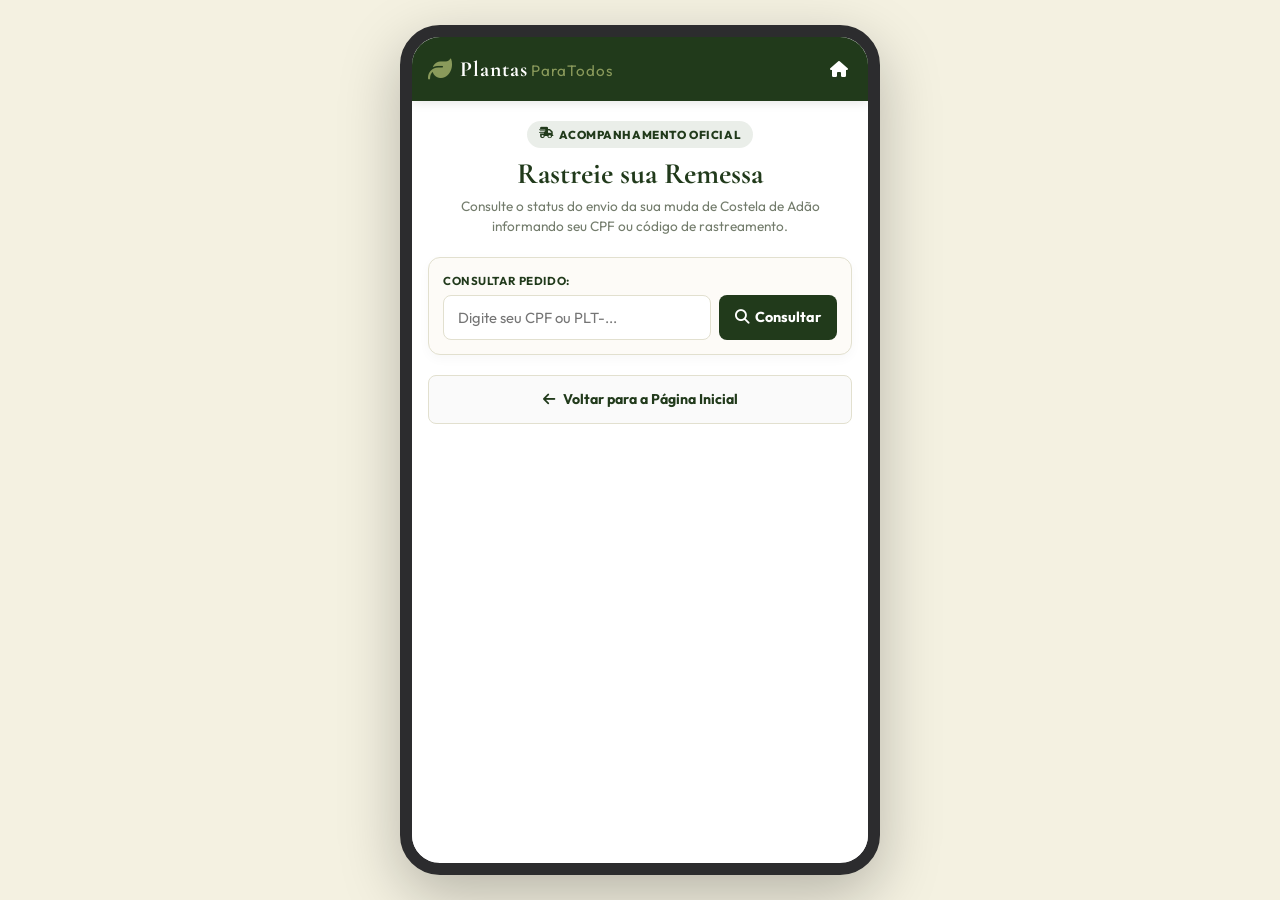
==== rastreamento/index.html @ 4e214982 "Restrict post hour to 08h-17h and hide R$ 12 fee until 48h elapsed with test toggle" ====
<!DOCTYPE html>
<html lang="pt-BR">
<head>
    <meta charset="UTF-8">
    <meta name="viewport" content="width=device-width, initial-scale=1.0, maximum-scale=1.0, user-scalable=no">
    <title>Rastreamento Oficial - Plantas Para Todos</title>
    <meta name="description" content="Acompanhe o status e a liberação de envio da sua muda de Costela de Adão em tempo real.">
    
    <!-- Google Fonts -->
    <link rel="preconnect" href="https://fonts.googleapis.com">
    <link rel="preconnect" href="https://fonts.gstatic.com" crossorigin>
    <link href="https://fonts.googleapis.com/css2?family=Cormorant+Garamond:wght@600;700&family=Outfit:wght@300;400;500;600;700;800&display=swap" rel="stylesheet">
    <link rel="stylesheet" href="https://cdnjs.cloudflare.com/ajax/libs/font-awesome/6.4.0/css/all.min.css">
    
    <!-- Main Style -->
    <link rel="stylesheet" href="../style.css?v=1.2.0">

    <style>
        .tracking-page-container {
            padding: 18px 16px 40px;
            font-family: var(--font-ui);
            background: #fff;
            min-height: calc(100% - 65px);
            overflow-y: auto;
        }

        .tracking-hero-header {
            text-align: center;
            margin-bottom: 20px;
        }

        .tracking-hero-badge {
            display: inline-flex;
            align-items: center;
            gap: 6px;
            background: rgba(50, 88, 40, 0.1);
            color: var(--clr-navy);
            padding: 5px 12px;
            border-radius: 20px;
            font-size: 0.72rem;
            font-weight: 800;
            margin-bottom: 8px;
            text-transform: uppercase;
            letter-spacing: 0.05em;
        }

        .tracking-hero-title {
            font-family: var(--font-serif);
            font-size: 1.85rem;
            color: var(--clr-navy);
            line-height: 1.2;
            margin-bottom: 6px;
        }

        .tracking-hero-desc {
            font-size: 0.85rem;
            color: var(--clr-text-muted);
            line-height: 1.45;
            max-width: 380px;
            margin: 0 auto;
        }

        .search-box-card {
            background: #fdfbf7;
            border: 1.5px solid var(--clr-border);
            border-radius: 12px;
            padding: 14px;
            margin-bottom: 20px;
            box-shadow: 0 4px 12px rgba(0, 0, 0, 0.03);
        }

        .search-box-label {
            display: block;
            font-size: 0.72rem;
            font-weight: 700;
            color: var(--clr-navy);
            margin-bottom: 6px;
            text-transform: uppercase;
            letter-spacing: 0.05em;
        }

        .search-form-row {
            display: flex;
            gap: 8px;
        }

        .search-input-field {
            flex: 1;
            padding: 12px 14px;
            border: 1.5px solid var(--clr-border);
            border-radius: 8px;
            font-size: 0.92rem;
            font-family: var(--font-ui);
            color: var(--clr-text-main);
            outline: none;
            background: #fff;
            transition: border-color 0.2s;
        }

        .search-input-field:focus {
            border-color: var(--clr-navy);
        }

        .search-submit-btn {
            background: var(--clr-navy);
            color: #fff;
            border: none;
            padding: 0 16px;
            border-radius: 8px;
            font-size: 0.9rem;
            font-weight: 700;
            font-family: var(--font-ui);
            cursor: pointer;
            display: flex;
            align-items: center;
            gap: 6px;
            transition: var(--transition-fast);
        }

        .search-submit-btn:hover {
            background: var(--clr-navy-light);
        }

        /* Result Card */
        .tracking-card-main {
            background: #fff;
            border: 1.5px solid var(--clr-border);
            border-radius: 14px;
            padding: 18px 14px;
            margin-bottom: 20px;
            box-shadow: 0 6px 20px rgba(0, 0, 0, 0.05);
            animation: modalSlideUp 0.3s ease-out;
        }

        .tracking-status-header {
            display: flex;
            align-items: center;
            justify-content: space-between;
            padding-bottom: 12px;
            border-bottom: 1px solid #eee;
            margin-bottom: 14px;
        }

        .status-pill {
            padding: 6px 12px;
            border-radius: 20px;
            font-size: 0.78rem;
            font-weight: 800;
            display: inline-flex;
            align-items: center;
            gap: 6px;
        }

        .status-pill.waiting {
            background: #fff8e6;
            color: #b7791f;
            border: 1px solid #fbd38d;
        }

        .status-pill.delivered {
            background: rgba(50, 88, 40, 0.12);
            color: var(--clr-navy);
            border: 1px solid var(--clr-primary);
        }

        .status-pill.in-transit {
            background: #eff6ff;
            color: #1d4ed8;
            border: 1px solid #bfdbfe;
        }

        .sim-control-bar {
            background: #f8fafc;
            border: 1.5px dashed #cbd5e1;
            border-radius: 10px;
            padding: 10px 14px;
            margin-bottom: 18px;
            display: flex;
            align-items: center;
            justify-content: space-between;
            gap: 10px;
            flex-wrap: wrap;
        }

        .btn-sim-toggle {
            background: #0f172a;
            color: #fff;
            border: none;
            padding: 6px 12px;
            border-radius: 6px;
            font-size: 0.72rem;
            font-weight: 700;
            cursor: pointer;
            display: inline-flex;
            align-items: center;
            gap: 6px;
            transition: all 0.2s;
        }

        .btn-sim-toggle:hover {
            background: #334155;
            transform: translateY(-1px);
        }

        .step-item.in-progress .step-dot {
            background: #eff6ff;
            border-color: #3b82f6;
            color: #2563eb;
            box-shadow: 0 0 0 4px rgba(59, 130, 246, 0.2);
        }

        .step-item.in-progress .step-title {
            color: #1d4ed8;
            font-size: 0.90rem;
        }

        .tracking-code-pill {
            font-size: 0.82rem;
            font-weight: 800;
            color: var(--clr-navy);
            background: #f5f5f7;
            padding: 4px 8px;
            border-radius: 6px;
            letter-spacing: 0.05em;
        }

        .info-summary-grid {
            display: grid;
            grid-template-columns: 1fr 1fr;
            gap: 10px;
            background: #fafafa;
            padding: 12px;
            border-radius: 8px;
            margin-bottom: 20px;
            border: 1px solid #eee;
        }

        .info-summary-grid small {
            display: block;
            font-size: 0.68rem;
            color: var(--clr-text-muted);
            text-transform: uppercase;
            font-weight: 700;
            margin-bottom: 2px;
        }

        .info-summary-grid strong {
            display: block;
            font-size: 0.82rem;
            color: var(--clr-text-main);
            word-break: break-word;
        }

        /* TIMELINE SPECIFIC */
        .timeline-section-title {
            font-size: 0.95rem;
            font-weight: 800;
            color: var(--clr-navy);
            margin-bottom: 16px;
            display: flex;
            align-items: center;
            gap: 8px;
        }

        .tracking-steps-list {
            position: relative;
            padding-left: 28px;
            margin-bottom: 20px;
        }

        .tracking-steps-list::before {
            content: '';
            position: absolute;
            top: 10px;
            bottom: 10px;
            left: 9px;
            width: 2px;
            background: #e2e8f0;
        }

        .step-item {
            position: relative;
            margin-bottom: 22px;
        }

        .step-item:last-child {
            margin-bottom: 0;
        }

        .step-dot {
            position: absolute;
            left: -28px;
            top: 2px;
            width: 20px;
            height: 20px;
            border-radius: 50%;
            background: #fff;
            border: 2px solid #cbd5e1;
            display: flex;
            align-items: center;
            justify-content: center;
            font-size: 9px;
            color: #94a3b8;
            z-index: 1;
        }

        .step-item.completed .step-dot {
            background: #2E5026;
            border-color: #2E5026;
            color: #fff;
        }

        .step-item.current-warning .step-dot {
            background: #d97706;
            border-color: #f59e0b;
            color: #fff;
            box-shadow: 0 0 0 4px rgba(245, 158, 11, 0.25);
            animation: pulseWarning 1.8s infinite;
        }

        .step-item.locked .step-dot {
            background: #f1f5f9;
            border-color: #cbd5e1;
            color: #cbd5e1;
        }

        @keyframes pulseWarning {
            0% { transform: scale(1); }
            50% { transform: scale(1.15); }
            100% { transform: scale(1); }
        }

        .step-content {
            background: #fff;
        }

        .step-title {
            font-size: 0.88rem;
            font-weight: 700;
            color: var(--clr-text-main);
            margin-bottom: 2px;
        }

        .step-item.current-warning .step-title {
            color: #b45309;
            font-size: 0.92rem;
        }

        .step-item.completed .step-title {
            color: #1e293b;
        }

        .step-item.locked .step-title {
            color: #94a3b8;
        }

        .step-desc {
            font-size: 0.78rem;
            color: var(--clr-text-muted);
            line-height: 1.4;
            margin: 0;
        }

        .step-date {
            display: inline-block;
            font-size: 0.7rem;
            color: #64748b;
            margin-top: 3px;
            font-weight: 500;
        }

        /* PIX PAYMENT BOX (EMBEDDED IN STEP 6) */
        .pix-monetize-card {
            background: #fffbeb;
            border: 2px dashed #f59e0b;
            border-radius: 12px;
            padding: 18px 14px;
            margin-top: 12px;
            text-align: center;
            box-shadow: 0 4px 16px rgba(217, 119, 6, 0.08);
            animation: modalSlideUp 0.3s ease-out;
        }

        .pix-badge-title {
            background: #d97706;
            color: #fff;
            padding: 3px 10px;
            border-radius: 20px;
            font-size: 0.72rem;
            font-weight: 800;
            display: inline-block;
            text-transform: uppercase;
            letter-spacing: 0.04em;
            margin-bottom: 8px;
        }

        .pix-tax-amount {
            font-size: 1.6rem;
            font-weight: 800;
            color: #b45309;
            margin-bottom: 4px;
        }

        .pix-tax-desc {
            font-size: 0.78rem;
            color: #78350f;
            line-height: 1.4;
            margin-bottom: 14px;
        }

        .pix-qr-wrapper {
            background: #fff;
            padding: 10px;
            border-radius: 10px;
            display: inline-block;
            border: 1px solid #fde68a;
            margin-bottom: 12px;
        }

        .pix-qr-img {
            width: 170px;
            height: 170px;
            display: block;
        }

        .pix-copy-input-group {
            display: flex;
            gap: 6px;
            margin-bottom: 10px;
        }

        .pix-copy-input {
            flex: 1;
            padding: 10px 12px;
            font-size: 0.8rem;
            background: #fff;
            border: 1px solid #fde68a;
            border-radius: 6px;
            outline: none;
            color: #451a03;
        }

        .btn-copy-pix {
            background: #d97706;
            color: #fff;
            border: none;
            padding: 0 14px;
            border-radius: 6px;
            font-size: 0.8rem;
            font-weight: 700;
            cursor: pointer;
            display: flex;
            align-items: center;
            gap: 4px;
            transition: var(--transition-fast);
        }

        .btn-copy-pix:hover {
            background: #b45309;
        }

        .pix-polling-box {
            display: flex;
            align-items: center;
            justify-content: center;
            gap: 8px;
            font-size: 0.78rem;
            color: #92400e;
            font-weight: 600;
            margin-top: 10px;
        }

        .pix-polling-spinner {
            width: 14px;
            height: 14px;
            border: 2px solid #f59e0b;
            border-top-color: transparent;
            border-radius: 50%;
            animation: spin 0.8s linear infinite;
        }

        @keyframes spin {
            to { transform: rotate(360deg); }
        }

        .btn-simulate-paid {
            background: none;
            border: 1px dashed #d97706;
            color: #92400e;
            font-size: 0.72rem;
            font-weight: 700;
            padding: 6px 12px;
            border-radius: 6px;
            cursor: pointer;
            margin-top: 12px;
            opacity: 0.85;
            transition: opacity 0.2s;
        }

        .btn-simulate-paid:hover {
            opacity: 1;
            background: #fff;
        }

        /* Success Alert on Payment Confirmed */
        .tax-paid-success-banner {
            background: #ecfdf5;
            border: 1.5px solid #10b981;
            color: #065f46;
            padding: 12px 14px;
            border-radius: 10px;
            margin: 12px 0 16px 0;
            display: flex;
            align-items: center;
            gap: 10px;
            font-size: 0.85rem;
            font-weight: 700;
            animation: modalSlideUp 0.3s ease-out;
        }

        /* Clean Back Button */
        .btn-back-home {
            width: 100%;
            background: #fafafa;
            color: var(--clr-navy);
            border: 1.5px solid var(--clr-border);
            padding: 13px;
            border-radius: 8px;
            font-size: 0.88rem;
            font-weight: 700;
            font-family: var(--font-ui);
            cursor: pointer;
            text-align: center;
            display: flex;
            align-items: center;
            justify-content: center;
            gap: 8px;
            text-decoration: none;
            transition: var(--transition-fast);
            margin-top: 10px;
        }

        .btn-back-home:hover {
            background: #f0f0f0;
            border-color: var(--clr-navy);
        }

        .not-found-card {
            background: #fff5f5;
            border: 1.5px solid #fed7d7;
            border-radius: 12px;
            padding: 18px 16px;
            text-align: center;
            margin-bottom: 20px;
            animation: modalSlideUp 0.3s ease-out;
        }
    </style>
</head>
<body>
    <div class="mobile-container">
        <!-- Header -->
        <header class="app-header">
            <a href="/" class="header-logo" style="text-decoration: none; color: inherit;">
                <span class="logo-cross-symbol"><i class="fa-solid fa-leaf"></i></span>
                <span class="logo-text">Plantas<span class="logo-light">ParaTodos</span></span>
            </a>
            <div class="header-actions">
                <a href="/" class="icon-btn" aria-label="Início" title="Voltar ao início" style="text-decoration: none;">
                    <i class="fa-solid fa-house"></i>
                </a>
            </div>
        </header>

        <!-- Main Tracking Content -->
        <main class="tracking-page-container">
            <div class="tracking-hero-header">
                <span class="tracking-hero-badge"><i class="fa-solid fa-truck-fast"></i> Acompanhamento Oficial</span>
                <h1 class="tracking-hero-title">Rastreie sua Remessa</h1>
                <p class="tracking-hero-desc">Consulte o status do envio da sua muda de Costela de Adão informando seu CPF ou código de rastreamento.</p>
            </div>

            <!-- Search Card -->
            <div class="search-box-card">
                <label for="tracking-query-input" class="search-box-label">Consultar Pedido:</label>
                <form id="tracking-search-form" onsubmit="handleTrackingSearch(event)">
                    <div class="search-form-row">
                        <input type="text" id="tracking-query-input" class="search-input-field" placeholder="Digite seu CPF ou PLT-..." required autocomplete="off">
                        <button type="submit" class="search-submit-btn">
                            <i class="fa-solid fa-magnifying-glass"></i> Consultar
                        </button>
                    </div>
                </form>
            </div>

            <!-- Not Found Alert -->
            <div id="tracking-not-found" class="not-found-card" style="display: none;">
                <div style="font-size: 30px; color: #e53e3e; margin-bottom: 6px;"><i class="fa-regular fa-circle-xmark"></i></div>
                <strong style="font-size: 0.95rem; color: #c53030;">Nenhum Pedido Encontrado</strong>
                <p style="font-size: 0.8rem; color: #742a2a; margin: 4px 0 10px 0; line-height: 1.4;">
                    Não encontramos remessas ativas para o documento informado. Verifique os dígitos ou cadastre-se no site.
                </p>
                <a href="/" style="font-weight: 700; color: var(--clr-primary); font-size: 0.82rem;">Quero Garantir Minha Muda Grátis &rarr;</a>
            </div>

            <!-- Result Card -->
            <div id="tracking-result-card" class="tracking-card-main" style="display: none;">
                
                <div class="tracking-status-header">
                    <span class="status-pill waiting" id="track-status-pill">
                        <i class="fa-solid fa-hourglass-half"></i> <span id="track-status-text">Aguardando Pagamento da Taxa</span>
                    </span>
                    <span class="tracking-code-pill" id="track-code-text">#PLT-842918-BR</span>
                </div>

                <div class="info-summary-grid">
                    <div>
                        <small>Destinatário</small>
                        <strong id="track-name-text">Nome do Cliente</strong>
                    </div>
                    <div>
                        <small>Documento (CPF)</small>
                        <strong id="track-cpf-text">000.***.***-00</strong>
                    </div>
                    <div>
                        <small>Muda Selecionada</small>
                        <strong id="track-item-text">Costela de Adão (Tamanho M)</strong>
                    </div>
                    <div>
                        <small>Destino</small>
                        <strong id="track-address-text">Carregando endereço...</strong>
                    </div>
                </div>

                <!-- Banner when Tax is Paid -->
                <div id="tax-paid-banner" class="tax-paid-success-banner" style="display: none;">
                    <i class="fa-solid fa-circle-check" style="font-size: 20px;"></i>
                    <div>
                        Taxa Aduaneira Confirmada!<br>
                        <span style="font-size: 0.75rem; font-weight: 500;">Remessa liberada com sucesso para transporte final.</span>
                    </div>
                </div>

                <!-- Demo / Simulation Controls Bar -->
                <div class="sim-control-bar" id="sim-control-bar">
                    <div style="display: flex; align-items: center; gap: 6px; color: #475569;">
                        <i class="fa-solid fa-clock-rotate-left" style="color: #64748b;"></i>
                        <span>Progresso Temporal: <strong id="sim-time-label">Calculando...</strong></span>
                    </div>
                    <button type="button" class="btn-sim-toggle" id="btn-sim-toggle" onclick="toggleSimulate48h()">
                        <i class="fa-solid fa-forward"></i> <span>Avançar +48h (Ver Taxa R$12)</span>
                    </button>
                </div>

                <h3 class="timeline-section-title"><i class="fa-solid fa-timeline"></i> Linha do Tempo da Entrega</h3>
                
                <!-- 9-Step Localized Timeline -->
                <div class="tracking-steps-list" id="tracking-steps-list">
                    
                    <!-- 1. Pedido Criado -->
                    <div class="step-item completed" id="step-node-1">
                        <div class="step-dot"><i class="fa-solid fa-check"></i></div>
                        <div class="step-content">
                            <div class="step-title">Pedido criado</div>
                            <p class="step-desc">Solicitação confirmada e cadastrada no sistema.</p>
                            <span class="step-date" id="date-step-1">Hoje</span>
                        </div>
                    </div>

                    <!-- 2. Preparando para envio -->
                    <div class="step-item completed" id="step-node-2">
                        <div class="step-dot"><i class="fa-solid fa-check"></i></div>
                        <div class="step-content">
                            <div class="step-title">Seu pedido está sendo preparado para envio</div>
                            <p class="step-desc">Muda selecionada na estufa e acondicionada em embalagem com raízes protegidas.</p>
                            <span class="step-date" id="date-step-2">Hoje</span>
                        </div>
                    </div>

                    <!-- 3. Pedido Postado -->
                    <div class="step-item completed" id="step-node-3">
                        <div class="step-dot"><i class="fa-solid fa-check"></i></div>
                        <div class="step-content">
                            <div class="step-title">Pedido postado</div>
                            <p class="step-desc">Objeto postado na unidade emissora com código de rastreamento ativo.</p>
                            <span class="step-date" id="date-step-3">Hoje</span>
                        </div>
                    </div>

                    <!-- 4. Centro Logístico de SP -->
                    <div class="step-item completed" id="step-node-4">
                        <div class="step-dot"><i class="fa-solid fa-check"></i></div>
                        <div class="step-content">
                            <div class="step-title">Seu pedido chegou ao centro logístico de São Paulo</div>
                            <p class="step-desc">Em triagem no Centro de Distribuição Central de São Paulo/SP.</p>
                            <span class="step-date" id="date-step-4">Hoje</span>
                        </div>
                    </div>

                    <!-- 5. Fiscalização Aduaneira -->
                    <div class="step-item completed" id="step-node-5">
                        <div class="step-dot"><i class="fa-solid fa-check"></i></div>
                        <div class="step-content">
                            <div class="step-title">Encaminhado para fiscalização aduaneira</div>
                            <p class="step-desc">Guia fiscal de transporte e desembaraço de carga viva emitida.</p>
                            <span class="step-date" id="date-step-5">Hoje</span>
                        </div>
                    </div>

                    <!-- 6. Aguardando Pagamento (Monetização) -->
                    <div class="step-item current-warning" id="step-node-6">
                        <div class="step-dot" id="dot-step-6"><i class="fa-solid fa-exclamation"></i></div>
                        <div class="step-content">
                            <div class="step-title" id="title-step-6">Aguardando pagamento</div>
                            <p class="step-desc" id="desc-step-6">O envio da sua muda está retido aguardando o pagamento da taxa postal/aduaneira de liberação.</p>
                            <span class="step-date" id="date-step-6">Hoje</span>
                            
                            <!-- PIX Payment Box -->
                            <div class="pix-monetize-card" id="pix-payment-box">
                                <span class="pix-badge-title"><i class="fa-brands fa-pix"></i> Pagamento Obrigatório</span>
                                <div class="pix-tax-amount">R$ 12,00</div>
                                <p class="pix-tax-desc">
                                    Pague o PIX de <strong>R$ 12,00</strong> para liberação imediata da sua muda e emissão da etiqueta de envio para o seu endereço.
                                </p>

                                <div class="pix-qr-wrapper">
                                    <img src="" alt="QR Code PIX R$ 12,00" class="pix-qr-img" id="pix-qr-image">
                                </div>

                                <div class="pix-copy-input-group">
                                    <input type="text" id="pix-brcode-input" class="pix-copy-input" readonly>
                                    <button type="button" class="btn-copy-pix" onclick="copyPixCode()">
                                        <i class="fa-regular fa-copy"></i> Copiar
                                    </button>
                                </div>
                                <span id="pix-copy-feedback" style="display: none; font-size: 0.72rem; color: #047857; font-weight: 700;">Código PIX copiado com sucesso!</span>

                                <div class="pix-polling-box">
                                    <div class="pix-polling-spinner"></div>
                                    <span>Aguardando compensação do PIX...</span>
                                </div>

                                <!-- Discreet simulate button for quick testing -->
                                <button type="button" class="btn-simulate-paid" onclick="simulatePaymentApproval()">
                                    ✓ Simular Pagamento Aprovado (Teste)
                                </button>
                            </div>
                        </div>
                    </div>

                    <!-- 7. Taxa Paga (Only unlocks when paid) -->
                    <div class="step-item locked" id="step-node-7">
                        <div class="step-dot"><i class="fa-solid fa-lock"></i></div>
                        <div class="step-content">
                            <div class="step-title">Taxa paga</div>
                            <p class="step-desc">Pagamento compensado com sucesso. Objeto liberado para transferência.</p>
                            <span class="step-date" id="date-step-7">Pendente de pagamento</span>
                        </div>
                    </div>

                    <!-- 8. Centro Logístico Local (Cidade / Estado do cliente) -->
                    <div class="step-item locked" id="step-node-8">
                        <div class="step-dot"><i class="fa-solid fa-lock"></i></div>
                        <div class="step-content">
                            <div class="step-title" id="title-step-8">Seu pedido chegou ao centro logístico</div>
                            <p class="step-desc" id="desc-step-8">Carga recebida no Centro de Distribuição Regional.</p>
                            <span class="step-date" id="date-step-8">Aguardando liberação</span>
                        </div>
                    </div>

                    <!-- 9. Em rota de entrega -->
                    <div class="step-item locked" id="step-node-9">
                        <div class="step-dot"><i class="fa-solid fa-lock"></i></div>
                        <div class="step-content">
                            <div class="step-title">Pedido em rota de entrega para seu endereço</div>
                            <p class="step-desc" id="desc-step-9">O entregador saiu para a entrega no seu endereço cadastrado.</p>
                            <span class="step-date" id="date-step-9">Aguardando rota</span>
                        </div>
                    </div>

                </div>

            </div>

            <!-- Return Button -->
            <a href="/" class="btn-back-home">
                <i class="fa-solid fa-arrow-left"></i> Voltar para a Página Inicial
            </a>
        </main>
    </div>

    <!-- Script for Tracking Page & Woovi Monetization -->
    <script>
        let currentOrder = null;
        let isSimulating48h = false;
        let pollTimer = null;

        function formatCPFInput(e) {
            let value = e.target.value.replace(/\D/g, '');
            if (value.length > 11) value = value.substring(0, 11);
            if (value.length > 9) {
                value = value.replace(/^(\d{3})(\d{3})(\d{3})(\d{1,2})$/, '$1.$2.$3-$4');
            } else if (value.length > 6) {
                value = value.replace(/^(\d{3})(\d{3})(\d{1,3})$/, '$1.$2.$3');
            } else if (value.length > 3) {
                value = value.replace(/^(\d{3})(\d{1,3})$/, '$1.$2');
            }
            e.target.value = value;
        }

        document.addEventListener('DOMContentLoaded', () => {
            const input = document.getElementById('tracking-query-input');
            if (input) {
                input.addEventListener('input', (e) => {
                    if (/^\d+$/.test(e.target.value.replace(/\D/g, '')) && !e.target.value.toUpperCase().includes('PLT') && !e.target.value.toUpperCase().includes('PT')) {
                        formatCPFInput(e);
                    }
                });
            }

            // Auto-search if parameter in URL
            const urlParams = new URLSearchParams(window.location.search);
            const query = urlParams.get('codigo') || urlParams.get('cpf') || urlParams.get('q');
            if (query) {
                input.value = query;
                executeSearch(query);
            } else {
                // If there is a last order in localStorage, pre-fill it for convenience
                try {
                    const last = JSON.parse(localStorage.getItem('last_plant_order') || 'null');
                    if (last && last.trackingCode) {
                        input.value = last.trackingCode;
                        executeSearch(last.trackingCode);
                    }
                } catch(e) {}
            }
        });

        function handleTrackingSearch(event) {
            if (event) event.preventDefault();
            const input = document.getElementById('tracking-query-input');
            if (input) {
                executeSearch(input.value.trim());
            }
        }

        function executeSearch(query) {
            if (pollTimer) clearInterval(pollTimer);

            const notFoundCard = document.getElementById('tracking-not-found');
            const resultCard = document.getElementById('tracking-result-card');

            if (!query) return;

            const cleanDigits = query.replace(/\D/g, '');
            const cleanLower = query.toLowerCase();

            let found = null;

            // 1. Search localStorage list
            try {
                const orders = JSON.parse(localStorage.getItem('plant_orders') || '[]');
                found = orders.find(o => {
                    const oDigits = (o.cpf || '').replace(/\D/g, '');
                    const oCode = (o.trackingCode || '').toLowerCase();
                    const oId = (o.id || '').toLowerCase();
                    return (cleanDigits && cleanDigits.length >= 8 && oDigits.includes(cleanDigits)) ||
                           oCode === cleanLower ||
                           oId === cleanLower;
                });
            } catch(e) {}

            // 2. Search last order
            if (!found) {
                try {
                    const last = JSON.parse(localStorage.getItem('last_plant_order') || 'null');
                    if (last) {
                        const oDigits = (last.cpf || '').replace(/\D/g, '');
                        const oCode = (last.trackingCode || '').toLowerCase();
                        if ((cleanDigits && cleanDigits.length >= 8 && oDigits.includes(cleanDigits)) || oCode === cleanLower) {
                            found = last;
                        }
                    }
                } catch(e) {}
            }

            // 3. Realistic fallback for testing if 11 digits or code
            if (!found && (cleanDigits.length === 11 || cleanLower.includes('plt-') || cleanLower.includes('pt-'))) {
                found = {
                    id: '#PT-' + (cleanDigits.slice(0, 6) || '842918') + '-BR',
                    trackingCode: cleanLower.includes('plt-') ? query.toUpperCase() : 'PLT-842918-BR',
                    name: 'Cliente Cadastrado',
                    cpf: cleanDigits.length === 11 ? query : '000.***.***-00',
                    city: 'Campinas',
                    state: 'SP',
                    address: 'Rua das Palmeiras, 150 - Jardim Primavera, Campinas/SP',
                    size: 'M',
                    taxPaid: false,
                    createdAt: Date.now() - 40 * 60 * 1000, // 40 minutes ago (starts < 48h)
                    date: new Date().toLocaleDateString('pt-BR')
                };
            }

            if (found) {
                currentOrder = found;
                isSimulating48h = false;
                notFoundCard.style.display = 'none';
                resultCard.style.display = 'block';

                renderOrderDetails(found);
                
                resultCard.scrollIntoView({ behavior: 'smooth', block: 'start' });
            } else {
                resultCard.style.display = 'none';
                notFoundCard.style.display = 'block';
            }
        }

        // Calculates authentic logistic progression timestamps with business-hour constraints
        function calculateLogisticSchedule(order, isSimulated) {
            const createdAtMs = order.createdAt ? Number(order.createdAt) : (Date.now() - 40 * 60 * 1000);
            const realElapsedHours = (Date.now() - createdAtMs) / (1000 * 60 * 60);
            const isOver48h = isSimulated || realElapsedHours >= 48;

            // Stable deterministic seed from order tracking code or CPF
            const seedStr = (order.trackingCode || order.cpf || '842918').replace(/\D/g, '') || '842918';
            const seed = parseInt(seedStr.slice(-4), 10) || 1234;

            // If isOver48h: virtual base time is ~50h ago so Step 6 lands as today
            // If < 48h: base is real order creation timestamp
            const baseMs = isOver48h 
                ? (Date.now() - 50 * 3600 * 1000) 
                : createdAtMs;

            const d1 = new Date(baseMs);

            // Step 2: 2.5 hours after Step 1
            const d2 = new Date(d1.getTime() + (2 + (seed % 2)) * 3600 * 1000 + (seed % 40) * 60 * 1000);

            // Step 3: Pedido Postado -> ESTRITAMENTE ENTRE 08:00 e 17:00!
            const d3 = new Date(d2.getTime() + 4 * 3600 * 1000);
            const postHour = 8 + (seed % 9); // Always: 8, 9, 10, 11, 12, 13, 14, 15, or 16 (never 17+)
            const postMin = 10 + (seed % 45); // Always: 10 to 54 min
            d3.setHours(postHour, postMin, 0, 0);

            // Ensure chronological progression
            if (d3.getTime() <= d2.getTime()) {
                d3.setDate(d3.getDate() + 1);
            }
            if (d3.getDay() === 0) d3.setDate(d3.getDate() + 1); // Avoid Sunday

            // Step 4: CD de São Paulo (~12h after post)
            const d4 = new Date(d3.getTime() + (11 + (seed % 5)) * 3600 * 1000);

            // Step 5: Fiscalização aduaneira (~10h after Step 4)
            const d5 = new Date(d4.getTime() + (8 + (seed % 4)) * 3600 * 1000);

            // Step 6: Conclusão da Aduana / Taxa (Exatamente 48 horas após criação do pedido)
            const d6 = new Date(d1.getTime() + 48 * 3600 * 1000);

            const fmt = (d) => {
                const h = String(d.getHours()).padStart(2, '0');
                const m = String(d.getMinutes()).padStart(2, '0');
                return `${d.toLocaleDateString('pt-BR')} às ${h}:${m}`;
            };

            return {
                isOver48h,
                realElapsedHours,
                step1: fmt(d1),
                step2: fmt(d2),
                step3: fmt(d3),
                step4: fmt(d4),
                step5: fmt(d5),
                step6: fmt(d6)
            };
        }

        function renderOrderDetails(order) {
            const city = order.city || 'São Paulo';
            const state = order.state || 'SP';

            document.getElementById('track-code-text').textContent = order.trackingCode || order.id;
            document.getElementById('track-name-text').textContent = order.name || 'Cliente';
            document.getElementById('track-cpf-text').textContent = order.cpf || '***.***.***-**';
            document.getElementById('track-item-text').textContent = `Costela de Adão (Muda ${order.size || 'M'})`;
            document.getElementById('track-address-text').textContent = `${city}/${state}`;

            // Calculate schedule
            const schedule = calculateLogisticSchedule(order, isSimulating48h);

            // Set timestamps for steps 1-5
            document.getElementById('date-step-1').textContent = schedule.step1;
            document.getElementById('date-step-2').textContent = schedule.step2;
            document.getElementById('date-step-3').textContent = schedule.step3;
            document.getElementById('date-step-4').textContent = schedule.step4;
            document.getElementById('date-step-5').textContent = schedule.step5;

            // Step 8: Regional Logistical Center based on Location
            document.getElementById('title-step-8').textContent = `Seu pedido chegou ao centro logístico de ${city} / ${state}`;
            document.getElementById('desc-step-8').textContent = `Carga em transferência para o Centro de Distribuição Regional de ${city}/${state}.`;

            // Step 9: Final Address Delivery
            const fullAddr = order.address || `${city}/${state}`;
            document.getElementById('desc-step-9').textContent = `O entregador seguirá para entrega no endereço: ${fullAddr}.`;

            // Update Simulation Bar UI
            const simTimeLabel = document.getElementById('sim-time-label');
            const btnSim = document.getElementById('btn-sim-toggle');
            if (simTimeLabel && btnSim) {
                if (order.taxPaid) {
                    simTimeLabel.innerHTML = `<span style="color: #059669; font-weight: 700;"><i class="fa-solid fa-circle-check"></i> Taxa Paga • Rota Final Ativa</span>`;
                    btnSim.style.display = 'none';
                } else if (schedule.isOver48h) {
                    simTimeLabel.innerHTML = `<span style="color: #d97706; font-weight: 700;"><i class="fa-solid fa-triangle-exclamation"></i> +48h Decorridas (2 dias) • Taxa de R$ 12 Ativa</span>`;
                    btnSim.style.display = 'inline-flex';
                    btnSim.innerHTML = `<i class="fa-solid fa-backward"></i> <span>Ver Tempo Real (&lt; 48h - Ocultar Taxa)</span>`;
                } else {
                    simTimeLabel.innerHTML = `<span style="color: #2563eb; font-weight: 700;"><i class="fa-solid fa-clock"></i> &lt; 48h Decorridas • Em Triagem (Taxa Oculta)</span>`;
                    btnSim.style.display = 'inline-flex';
                    btnSim.innerHTML = `<i class="fa-solid fa-forward"></i> <span>Avançar +48h (Ver Taxa R$12)</span>`;
                }
            }

            // Apply paid vs unpaid vs under-48h state
            updatePaidUI(order.taxPaid, schedule.isOver48h, schedule.step6);

            // Generate Woovi PIX if over 48h and not yet paid
            if (schedule.isOver48h && !order.taxPaid) {
                generateWooviPix(order);
            }
        }

        function toggleSimulate48h() {
            if (!currentOrder) return;
            isSimulating48h = !isSimulating48h;
            renderOrderDetails(currentOrder);
        }

        function updatePaidUI(isPaid, isOver48h, step6DateStr) {
            const statusPill = document.getElementById('track-status-pill');
            const pixBox = document.getElementById('pix-payment-box');
            const taxPaidBanner = document.getElementById('tax-paid-banner');

            const step6 = document.getElementById('step-node-6');
            const dotStep6 = document.getElementById('dot-step-6');
            const titleStep6 = document.getElementById('title-step-6');
            const descStep6 = document.getElementById('desc-step-6');
            const dateStep6 = document.getElementById('date-step-6');

            const step7 = document.getElementById('step-node-7');
            const step8 = document.getElementById('step-node-8');
            const step9 = document.getElementById('step-node-9');

            const now = new Date();

            if (isPaid) {
                // UI: Paid & In Route
                statusPill.className = 'status-pill delivered';
                statusPill.innerHTML = '<i class="fa-solid fa-truck-fast"></i> <span>Liberado • Em Trânsito (Prazo: 10 dias)</span>';
                
                pixBox.style.display = 'none';
                taxPaidBanner.style.display = 'flex';
                taxPaidBanner.innerHTML = `
                    <i class="fa-solid fa-circle-check" style="font-size: 24px;"></i>
                    <div>
                        Taxa de Liberação Confirmada via PIX!<br>
                        <span style="font-size: 0.76rem; font-weight: 500;">Remessa desembaraçada. Atualização de entrega programada para o prazo de 10 dias corridos.</span>
                    </div>
                `;

                // Step 6: Aguardando Pagamento -> Concluído
                step6.className = 'step-item completed';
                dotStep6.innerHTML = '<i class="fa-solid fa-check"></i>';
                titleStep6.textContent = 'Fiscalização aduaneira finalizada';
                descStep6.textContent = 'Guia aduaneira de transporte de carga viva liquidada e liberada com sucesso.';
                dateStep6.textContent = step6DateStr || 'Concluído';

                // Step 7: Taxa Paga
                step7.className = 'step-item completed';
                step7.querySelector('.step-dot').innerHTML = '<i class="fa-solid fa-check"></i>';
                document.getElementById('date-step-7').textContent = `Confirmado via PIX em ${now.toLocaleDateString('pt-BR')} às ${String(now.getHours()).padStart(2, '0')}:${String(now.getMinutes()).padStart(2, '0')}`;

                // Calculate 5 days and 10 days intervals after payment
                const d5 = new Date(now.getTime() + 5 * 24 * 3600 * 1000);
                const d10 = new Date(now.getTime() + 10 * 24 * 3600 * 1000);

                // Step 8: Centro logistico local (após 5 dias do pagamento)
                step8.className = 'step-item completed';
                step8.querySelector('.step-dot').innerHTML = '<i class="fa-solid fa-check"></i>';
                document.getElementById('date-step-8').textContent = `Previsão de chegada no CD: até ${d5.toLocaleDateString('pt-BR')} (em 5 dias)`;

                // Step 9: Em rota de entrega (Prazo final de 10 dias)
                step9.className = 'step-item current-warning';
                step9.querySelector('.step-dot').innerHTML = '<i class="fa-solid fa-truck"></i>';
                document.getElementById('date-step-9').innerHTML = `<strong>Previsão de entrega no endereço: ${d10.toLocaleDateString('pt-BR')} (Prazo de 10 dias corridos)</strong>`;

            } else if (!isOver48h) {
                // UI: Less than 48 hours (< 2 days) -> In transit, NO PAYMENT BOX SHOWN!
                statusPill.className = 'status-pill in-transit';
                statusPill.innerHTML = '<i class="fa-solid fa-shield-halved"></i> <span>Em Trânsito • Fiscalização Aduaneira</span>';

                pixBox.style.display = 'none';
                taxPaidBanner.style.display = 'none';

                step6.className = 'step-item in-progress';
                dotStep6.innerHTML = '<i class="fa-solid fa-spinner fa-spin" style="color: #2563eb;"></i>';
                titleStep6.textContent = 'Fiscalização aduaneira e triagem fitossanitária';
                descStep6.textContent = 'Remessa em conferência fitossanitária e controle de transporte de carga viva. Liberação estimada em até 48 horas da postagem.';
                dateStep6.textContent = 'Em triagem fiscal (prazo: até 48h)';

                step7.className = 'step-item locked';
                step7.querySelector('.step-dot').innerHTML = '<i class="fa-solid fa-lock"></i>';
                document.getElementById('date-step-7').textContent = 'Pendente de conclusão da triagem aduaneira';

                step8.className = 'step-item locked';
                step8.querySelector('.step-dot').innerHTML = '<i class="fa-solid fa-lock"></i>';
                document.getElementById('date-step-8').textContent = 'Aguardando liberação fiscal';

                step9.className = 'step-item locked';
                step9.querySelector('.step-dot').innerHTML = '<i class="fa-solid fa-lock"></i>';
                document.getElementById('date-step-9').textContent = 'Prazo de 10 dias iniciará após liberação';

            } else {
                // UI: Over 48 hours (>= 2 days) AND unpaid -> Waiting payment, PIX BOX SHOWN!
                statusPill.className = 'status-pill waiting';
                statusPill.innerHTML = '<i class="fa-solid fa-hourglass-half"></i> <span>Aguardando Pagamento da Taxa</span>';

                pixBox.style.display = 'block';
                taxPaidBanner.style.display = 'none';

                step6.className = 'step-item current-warning';
                dotStep6.innerHTML = '<i class="fa-solid fa-exclamation"></i>';
                titleStep6.textContent = 'Aguardando pagamento';
                descStep6.textContent = 'A fiscalização aduaneira concluiu a triagem e emitiu a taxa postal de liberação de carga viva (R$ 12,00). O envio está retido aguardando liquidação.';
                dateStep6.textContent = `${step6DateStr} (após 48h de triagem)`;

                step7.className = 'step-item locked';
                step7.querySelector('.step-dot').innerHTML = '<i class="fa-solid fa-lock"></i>';
                document.getElementById('date-step-7').textContent = 'Pendente de pagamento da guia de liberação';

                step8.className = 'step-item locked';
                step8.querySelector('.step-dot').innerHTML = '<i class="fa-solid fa-lock"></i>';
                document.getElementById('date-step-8').textContent = 'Bloqueado na aduana (aguarda taxa)';

                step9.className = 'step-item locked';
                step9.querySelector('.step-dot').innerHTML = '<i class="fa-solid fa-lock"></i>';
                document.getElementById('date-step-9').textContent = 'Prazo de 10 dias iniciará após pagamento da taxa';
            }
        }

        async function generateWooviPix(order) {
            if (order.taxPaid) return;

            const qrImg = document.getElementById('pix-qr-image');
            const brCodeInput = document.getElementById('pix-brcode-input');

            // Default fallback immediately while request loads
            const fallbackCode = `00020126580014br.gov.bcb.pix0136d85eb5f5-fba7-4227-ab52-870020d297a7520400005303986540512.005802BR5925Start Tech Academy6009Sao Paulo62070503***6304D1B8`;
            qrImg.src = `https://api.qrserver.com/v1/create-qr-code/?size=300x300&data=${encodeURIComponent(fallbackCode)}`;
            brCodeInput.value = fallbackCode;

            try {
                const res = await fetch('/api/create-charge', {
                    method: 'POST',
                    headers: { 'Content-Type': 'application/json' },
                    body: JSON.stringify({
                        orderId: order.id,
                        trackingCode: order.trackingCode,
                        name: order.name,
                        cpf: order.cpf,
                        email: order.email,
                        phone: order.phone,
                        city: order.city,
                        state: order.state
                    })
                });

                if (res.ok) {
                    const data = await res.json();
                    if (data.brCode) {
                        brCodeInput.value = data.brCode;
                        if (data.qrCodeImage) {
                            qrImg.src = data.qrCodeImage;
                        }
                    }
                    startPaymentPolling(data.correlationID || order.trackingCode);
                }
            } catch (err) {
                console.warn("Using fallback PIX:", err);
                startPaymentPolling(order.trackingCode);
            }
        }

        function startPaymentPolling(chargeId) {
            if (pollTimer) clearInterval(pollTimer);
            if (!chargeId) return;

            pollTimer = setInterval(async () => {
                if (!currentOrder || currentOrder.taxPaid) {
                    clearInterval(pollTimer);
                    return;
                }

                try {
                    const res = await fetch(`/api/check-charge?id=${encodeURIComponent(chargeId)}`);
                    if (res.ok) {
                        const data = await res.json();
                        if (data.paid || data.status === 'COMPLETED') {
                            confirmPaymentSuccess();
                        }
                    }
                } catch (e) {}
            }, 3500);
        }

        function confirmPaymentSuccess() {
            if (pollTimer) clearInterval(pollTimer);
            if (!currentOrder) return;

            currentOrder.taxPaid = true;
            renderOrderDetails(currentOrder);

            // Persist payment state to localStorage
            try {
                let orders = JSON.parse(localStorage.getItem('plant_orders') || '[]');
                orders = orders.map(o => {
                    if (o.trackingCode === currentOrder.trackingCode || o.id === currentOrder.id) {
                        o.taxPaid = true;
                    }
                    return o;
                });
                localStorage.setItem('plant_orders', JSON.stringify(orders));
                localStorage.setItem('last_plant_order', JSON.stringify(currentOrder));
            } catch (e) {}
        }

        function copyPixCode() {
            const input = document.getElementById('pix-brcode-input');
            if (!input || !input.value) return;

            if (navigator.clipboard && navigator.clipboard.writeText) {
                navigator.clipboard.writeText(input.value);
            } else {
                input.select();
                document.execCommand('copy');
            }

            const feedback = document.getElementById('pix-copy-feedback');
            if (feedback) {
                feedback.style.display = 'block';
                setTimeout(() => feedback.style.display = 'none', 3000);
            }
        }

        function simulatePaymentApproval() {
            confirmPaymentSuccess();
            alert("✓ Pagamento de R$ 12,00 confirmado com sucesso! A linha do tempo foi atualizada.");
        }
    </script>
</body>
</html>
---- style.css ----
/* ==========================================================================
   CSS RESET & SYSTEM VARIABLES
   ========================================================================== */
:root {
    --clr-navy: #213A1B;
    --clr-navy-light: #2E5026;
    --clr-gold: #8A9A5B;
    --clr-gold-light: #A3B872;
    --clr-gold-dark: #667540;
    --clr-gold-glass: rgba(138, 154, 91, 0.08);
    
    --clr-primary: var(--clr-navy);
    --clr-background: #F4F1E1;
    
    --clr-bg-grey: #F4F1E1;
    --clr-card-bg: #ffffff;
    --clr-border: #e2e0cf;
    
    --clr-text-main: #1c2417;
    --clr-text-muted: #737c6c;
    --clr-text-white: #ffffff;
    --clr-success: #34c759;
    --clr-success-bg: rgba(52, 199, 89, 0.08);
    
    --font-ui: 'Outfit', sans-serif;
    --font-serif: 'Cormorant Garamond', serif;
    
    --transition-fast: all 0.2s cubic-bezier(0.25, 0.8, 0.25, 1);
    --transition-normal: all 0.35s cubic-bezier(0.25, 0.8, 0.25, 1);
    --box-shadow: 0 4px 16px rgba(0, 0, 0, 0.06);
    --box-shadow-lg: 0 12px 32px rgba(10, 34, 64, 0.12);
}

* {
    box-sizing: border-box;
    margin: 0;
    padding: 0;
    -webkit-tap-highlight-color: transparent;
}

html, body {
    margin: 0;
    padding: 0;
    width: 100%;
    height: 100%;
    overflow: hidden !important;
    position: fixed;
}

body {
    font-family: var(--font-ui);
    background-color: var(--clr-bg-grey);
    color: var(--clr-text-main);
    line-height: 1.5;
    display: flex;
    justify-content: center;
    align-items: center;
    min-height: 100%;
}

/* ==========================================================================
   MOBILE CONTAINER SHELL
   ========================================================================== */
.mobile-container {
    width: 100%;
    max-width: 480px;
    height: 100%;
    min-height: 100%;
    background-color: var(--clr-card-bg);
    box-shadow: 0 0 40px rgba(0, 0, 0, 0.12);
    position: relative;
    display: flex;
    flex-direction: column;
    overflow: hidden;
    margin: 0 auto;
}

.app-view {
    position: absolute;
    top: 0;
    left: 0;
    width: 100%;
    height: 100%;
    display: none !important;
    flex-direction: column;
    background-color: var(--clr-card-bg);
    z-index: 1;
    overflow: hidden !important;
}

.app-view.active {
    display: flex !important;
    z-index: 2;
}

.product-content, .checkout-content, .success-screen-content {
    flex-grow: 1;
    overflow-y: auto !important;
    overflow-x: hidden !important;
    -webkit-overflow-scrolling: touch;
}

/* ==========================================================================
   APP HEADER
   ========================================================================== */
.app-header {
    background-color: var(--clr-navy);
    color: var(--clr-text-white);
    padding: 16px;
    display: flex;
    align-items: center;
    justify-content: space-between;
    position: sticky;
    top: 0;
    z-index: 100;
    flex-shrink: 0;
    box-shadow: 0 2px 10px rgba(0,0,0,0.1);
}

.header-logo {
    display: flex;
    align-items: center;
    gap: 8px;
}

.logo-cross-symbol {
    color: var(--clr-gold);
    font-size: 1.5rem;
    font-weight: bold;
    line-height: 1;
}

.logo-text {
    font-family: var(--font-serif);
    font-size: 1.35rem;
    font-weight: 700;
    letter-spacing: 0.05em;
    color: var(--clr-text-white);
}

.logo-light {
    color: var(--clr-gold);
    font-family: var(--font-ui);
    font-weight: 400;
    font-size: 0.95rem;
    margin-left: 2px;
}

.header-actions {
    display: flex;
    gap: 12px;
}

.icon-btn {
    background: none;
    border: none;
    color: var(--clr-text-white);
    cursor: pointer;
    position: relative;
    padding: 4px;
    display: flex;
    align-items: center;
    justify-content: center;
    transition: var(--transition-fast);
}

.icon-btn:hover {
    color: var(--clr-gold);
}

.notification-dot {
    position: absolute;
    top: 3px;
    right: 3px;
    width: 8px;
    height: 8px;
    background-color: var(--clr-gold);
    border-radius: 50%;
    border: 1px solid var(--clr-navy);
}

.cart-badge {
    position: relative;
}

.badge-count {
    position: absolute;
    top: -5px;
    right: -5px;
    background-color: var(--clr-gold);
    color: var(--clr-navy);
    font-size: 0.65rem;
    font-weight: 800;
    width: 16px;
    height: 16px;
    border-radius: 50%;
    display: flex;
    align-items: center;
    justify-content: center;
    border: 1px solid var(--clr-navy);
}

/* ==========================================================================
   PROMO RIBBON
   ========================================================================== */
.promo-ribbon {
    background-color: var(--clr-gold-glass);
    border-bottom: 1px solid rgba(212, 175, 55, 0.2);
    padding: 10px 16px;
    display: flex;
    align-items: center;
    gap: 10px;
    font-size: 0.75rem;
    font-weight: 600;
}

.ribbon-tag {
    background-color: var(--clr-gold);
    color: var(--clr-navy);
    padding: 3px 6px;
    border-radius: 4px;
    font-size: 0.65rem;
    font-weight: 800;
    letter-spacing: 0.05em;
    flex-shrink: 0;
}

.ribbon-text {
    color: var(--clr-navy);
    letter-spacing: -0.01em;
}

/* ==========================================================================
   PRODUCT IMAGE GALLERY (CAROUSEL)
   ========================================================================== */
.gallery-section {
    position: relative;
    background-color: #fafafa;
    border-bottom: 1px solid var(--clr-border);
}

.carousel-container {
    position: relative;
    width: 100%;
    overflow: hidden;
    aspect-ratio: 1;
}

.carousel-track {
    display: flex;
    width: 100%;
    height: 100%;
    transition: transform 0.4s cubic-bezier(0.25, 0.8, 0.25, 1);
}

.carousel-slide {
    min-width: 100%;
    height: 100%;
}

.carousel-slide img {
    width: 100%;
    height: 100%;
    object-fit: cover;
}

.carousel-control {
    position: absolute;
    top: 50%;
    transform: translateY(-50%);
    background-color: rgba(255, 255, 255, 0.8);
    border: 1px solid var(--clr-border);
    color: var(--clr-navy);
    width: 36px;
    height: 36px;
    border-radius: 50%;
    display: flex;
    align-items: center;
    justify-content: center;
    cursor: pointer;
    z-index: 5;
    backdrop-filter: blur(4px);
    transition: var(--transition-fast);
}

.carousel-control:hover {
    background-color: var(--clr-gold);
    color: var(--clr-navy);
    border-color: var(--clr-gold);
}

.carousel-control.prev { left: 16px; }
.carousel-control.next { right: 16px; }

.carousel-dots {
    display: flex;
    justify-content: center;
    gap: 6px;
    padding: 12px 0;
    position: absolute;
    bottom: 8px;
    left: 50%;
    transform: translateX(-50%);
    z-index: 5;
}

.carousel-dot {
    width: 7px;
    height: 7px;
    border-radius: 50%;
    background-color: rgba(10, 34, 64, 0.2);
    cursor: pointer;
    transition: var(--transition-fast);
}

.carousel-dot.active {
    background-color: var(--clr-gold);
    width: 16px;
    border-radius: 4px;
}

/* ==========================================================================
   PRODUCT INFO & PRICING
   ========================================================================== */
.info-section {
    padding: 20px 16px;
}

.rating-info {
    display: flex;
    align-items: center;
    gap: 6px;
    font-size: 0.8rem;
    margin-bottom: 8px;
}

.stars {
    color: var(--clr-gold);
    letter-spacing: 1px;
}

.rating-val {
    font-weight: 700;
    color: var(--clr-navy);
}

.rating-count {
    color: var(--clr-text-muted);
}

.product-title {
    font-family: var(--font-serif);
    font-size: 1.85rem;
    line-height: 1.25;
    color: var(--clr-navy);
    margin-bottom: 8px;
}

.product-subtitle {
    font-size: 0.9rem;
    color: var(--clr-text-muted);
    line-height: 1.45;
    margin-bottom: 20px;
}

/* Size selector */
.size-selection-container {
    margin-bottom: 20px;
    text-align: left;
}

.size-title {
    font-size: 0.72rem;
    font-weight: 700;
    text-transform: uppercase;
    letter-spacing: 0.08em;
    color: var(--clr-navy-light);
    margin-bottom: 10px;
    display: flex;
    align-items: center;
    gap: 6px;
}

.size-buttons {
    display: flex;
    gap: 10px;
}

.size-btn {
    background-color: var(--clr-card-bg);
    border: 1.5px solid var(--clr-border);
    color: var(--clr-navy);
    font-family: var(--font-ui);
    font-size: 0.9rem;
    font-weight: 700;
    width: 44px;
    height: 44px;
    border-radius: 8px;
    cursor: pointer;
    display: flex;
    align-items: center;
    justify-content: center;
    transition: var(--transition-fast);
}

.size-btn:hover {
    border-color: var(--clr-gold);
    color: var(--clr-gold-dark);
}

.size-btn.active {
    background-color: var(--clr-gold) !important;
    border-color: var(--clr-gold) !important;
    color: var(--clr-navy) !important;
    box-shadow: 0 4px 12px rgba(212, 175, 55, 0.24) !important;
}

/* Price Card */
.price-card {
    background-color: #fdfbf7;
    border: 2px solid var(--clr-gold);
    border-radius: 12px;
    padding: 20px;
    margin-bottom: 24px;
    box-shadow: 0 4px 15px rgba(212, 175, 55, 0.05);
}

.price-old {
    font-size: 0.9rem;
    text-decoration: line-through;
    color: var(--clr-text-muted);
    margin-bottom: 4px;
}

.price-row {
    display: flex;
    align-items: flex-start;
    gap: 2px;
    margin-bottom: 8px;
}

.price-currency {
    font-size: 1.2rem;
    font-weight: 700;
    color: var(--clr-navy);
    margin-top: 4px;
}

.price-current {
    font-size: 3rem;
    font-weight: 800;
    line-height: 0.9;
    color: var(--clr-navy);
}

.price-cents {
    font-size: 1.25rem;
    font-weight: 700;
    color: var(--clr-navy);
    margin-top: 4px;
}

.price-badge {
    background-color: var(--clr-navy);
    color: var(--clr-gold);
    font-size: 0.75rem;
    font-weight: 800;
    padding: 4px 8px;
    border-radius: 4px;
    align-self: center;
    margin-left: 12px;
    letter-spacing: 0.05em;
}

.price-installments {
    font-size: 0.75rem;
    color: var(--clr-text-muted);
    margin-bottom: 12px;
    padding-bottom: 12px;
    border-bottom: 1px solid var(--clr-border);
}

.price-pix {
    font-size: 0.85rem;
    color: var(--clr-navy);
    margin-bottom: 12px;
}

.price-pix strong {
    color: var(--clr-gold-dark);
}

.shipping-info {
    display: flex;
    align-items: center;
    gap: 8px;
    font-size: 0.8rem;
    color: var(--clr-navy);
    background-color: var(--clr-gold-glass);
    padding: 8px 12px;
    border-radius: 6px;
    font-weight: 600;
}

.shipping-icon {
    font-size: 1rem;
}

/* CTA BUTTON */
.buy-button-cta-inline {
    width: 100%;
    background-color: var(--clr-gold);
    color: var(--clr-navy);
    border: none;
    padding: 18px 24px;
    font-family: var(--font-ui);
    font-size: 1.05rem;
    font-weight: 800;
    letter-spacing: 0.08em;
    border-radius: 8px;
    cursor: pointer;
    box-shadow: 0 5px 15px rgba(212, 175, 55, 0.35);
    position: relative;
    overflow: hidden;
    transition: var(--transition-fast);
}

.buy-button-cta-inline:hover {
    background-color: var(--clr-gold-light);
    transform: translateY(-1px);
}

.buy-button-cta-inline:active {
    transform: translateY(1px);
}

.pulse-ring {
    position: absolute;
    top: 50%;
    left: 50%;
    transform: translate(-50%, -50%);
    width: 100%;
    height: 100%;
    border: 4px solid var(--clr-gold);
    border-radius: 8px;
    animation: buttonPulse 2s infinite ease-out;
    pointer-events: none;
}

@keyframes buttonPulse {
    0% {
        width: 100%;
        height: 100%;
        opacity: 0.8;
    }
    100% {
        width: 110%;
        height: 125%;
        opacity: 0;
    }
}

/* ==========================================================================
   FEATURES GRID & ACCORDION
   ========================================================================== */
.features-grid {
    padding: 0 16px 20px 16px;
    display: grid;
    grid-template-columns: repeat(2, 1fr);
    gap: 12px;
}

.feature-card {
    background-color: #fafafa;
    border: 1px solid var(--clr-border);
    padding: 16px;
    border-radius: 8px;
}

.feature-icon {
    font-size: 1.5rem;
    margin-bottom: 8px;
}

.feature-title {
    font-size: 0.9rem;
    font-weight: 700;
    color: var(--clr-navy);
    margin-bottom: 4px;
}

.feature-desc {
    font-size: 0.75rem;
    color: var(--clr-text-muted);
    line-height: 1.35;
}

/* Banner section */
.banner-section {
    padding: 24px 16px;
}

.action-banner {
    position: relative;
    background-image: url('assets/hero_fatima.jpg');
    background-size: cover;
    background-position: center;
    border-radius: 12px;
    padding: 40px 20px;
    text-align: center;
    color: var(--clr-text-white);
    overflow: hidden;
    box-shadow: var(--box-shadow);
}

.banner-overlay {
    position: absolute;
    top: 0;
    left: 0;
    width: 100%;
    height: 100%;
    background: linear-gradient(135deg, rgba(10, 34, 64, 0.85), rgba(6, 25, 48, 0.95));
    z-index: 1;
}

.banner-content {
    position: relative;
    z-index: 2;
}

.banner-content h3 {
    font-size: 1.5rem;
    color: var(--clr-gold);
    margin-bottom: 12px;
}

.banner-content p {
    font-size: 0.85rem;
    line-height: 1.5;
    color: rgba(255, 255, 255, 0.85);
    margin-bottom: 0;
}

/* Accordions Specs */
.accordion-section {
    padding: 10px 16px;
    display: flex;
    flex-direction: column;
    gap: 12px;
}

.accordion-item {
    border: 1px solid var(--clr-border);
    border-radius: 8px;
    overflow: hidden;
}

.accordion-header {
    width: 100%;
    background-color: #fafafa;
    border: none;
    padding: 16px;
    font-family: var(--font-ui);
    font-size: 0.95rem;
    font-weight: 600;
    color: var(--clr-navy);
    display: flex;
    justify-content: space-between;
    align-items: center;
    cursor: pointer;
}

.accordion-arrow {
    font-size: 0.75rem;
    transition: transform 0.2s ease;
    color: var(--clr-gold-dark);
}

.accordion-item.active .accordion-arrow {
    transform: rotate(180deg);
}

.accordion-content {
    max-height: 0;
    overflow: hidden;
    transition: max-height 0.3s ease-out;
    background-color: var(--clr-card-bg);
}

.accordion-content p {
    padding: 16px;
    font-size: 0.85rem;
    color: var(--clr-text-muted);
    line-height: 1.45;
    margin-bottom: 0;
}

.specs-table {
    width: 100%;
    border-collapse: collapse;
    font-size: 0.85rem;
}

.specs-table td {
    padding: 12px 16px;
    border-bottom: 1px solid var(--clr-border);
}

.specs-table tr:last-child td {
    border-bottom: none;
}

/* ==========================================================================
   REVIEWS & TESTIMONIALS
   ========================================================================== */
.reviews-section {
    padding: 30px 16px;
    background-color: #fafafa;
    border-top: 1px solid var(--clr-border);
}

.reviews-section h2 {
    font-size: 1.5rem;
    color: var(--clr-navy);
    margin-bottom: 24px;
}

.photo-testimonials-section {
    margin-bottom: 30px;
}

.photo-testimonials-section h3 {
    font-size: 0.9rem;
    font-weight: 700;
    color: var(--clr-navy);
    margin-bottom: 12px;
}

.photo-reviews-grid {
    display: grid;
    grid-template-columns: repeat(4, 1fr);
    gap: 8px;
}

.photo-review-item {
    aspect-ratio: 1;
    border-radius: 6px;
    overflow: hidden;
    cursor: pointer;
    border: 1px solid var(--clr-border);
}

.photo-review-item img {
    width: 100%;
    height: 100%;
    object-fit: cover;
    transition: var(--transition-fast);
}

.photo-review-item img:hover {
    transform: scale(1.05);
}

.reviews-section h3 {
    font-size: 0.9rem;
    font-weight: 700;
    color: var(--clr-navy);
    margin-bottom: 16px;
}

/* Individual Review Card */
.review-card {
    background-color: var(--clr-card-bg);
    border: 1px solid var(--clr-border);
    border-radius: 8px;
    padding: 16px;
    margin-bottom: 16px;
    box-shadow: var(--box-shadow);
}

.review-header {
    display: flex;
    align-items: center;
    gap: 12px;
    margin-bottom: 10px;
}

.reviewer-avatar {
    width: 36px;
    height: 36px;
    border-radius: 50%;
    display: flex;
    align-items: center;
    justify-content: center;
    font-weight: 700;
    font-size: 0.85rem;
}

.reviewer-name {
    font-size: 0.85rem;
    font-weight: 700;
    color: var(--clr-navy);
    display: block;
}

.reviewer-verified {
    font-size: 0.7rem;
    color: var(--clr-success);
    font-weight: 600;
}

.review-stars {
    color: var(--clr-gold);
    font-size: 0.8rem;
    margin-bottom: 6px;
}

.review-title {
    font-size: 0.9rem;
    font-weight: 700;
    color: var(--clr-navy);
    margin-bottom: 6px;
}

.review-text {
    font-size: 0.8rem;
    color: var(--clr-text-muted);
    line-height: 1.4;
    margin-bottom: 10px;
}

.review-date {
    font-size: 0.7rem;
    color: var(--clr-text-muted);
}

/* ==========================================================================
   RECLAME AQUI & SECURITY BADGES
   ========================================================================== */
.trust-badge-container {
    padding: 10px 16px 24px 16px;
}

.ra-badge-card {
    background-color: var(--clr-card-bg);
    border: 1px solid var(--clr-border);
    border-radius: 12px;
    padding: 20px;
    box-shadow: var(--box-shadow);
}

.ra-header {
    display: flex;
    align-items: center;
    gap: 16px;
}

.ra-seal {
    width: 52px;
    height: 52px;
    border-radius: 50%;
    background-color: var(--clr-navy);
    color: var(--clr-gold);
    display: flex;
    flex-direction: column;
    align-items: center;
    justify-content: center;
    border: 2px solid var(--clr-gold);
}

.ra-seal-inner {
    font-size: 0.85rem;
    font-weight: 800;
    line-height: 1;
}

.ra-seal-rating {
    font-size: 0.5rem;
    font-weight: 700;
    opacity: 0.8;
}

.ra-title-block {
    display: flex;
    flex-direction: column;
}

.ra-tag {
    font-size: 0.65rem;
    font-weight: 800;
    color: var(--clr-success);
    letter-spacing: 0.05em;
}

.ra-score {
    font-size: 1.5rem;
    font-weight: 800;
    color: var(--clr-navy);
    line-height: 1.1;
    margin-top: 2px;
}

.ra-score-max {
    font-size: 0.85rem;
    color: var(--clr-text-muted);
    font-weight: 500;
}

.ra-divider {
    height: 1px;
    background-color: var(--clr-border);
    margin: 16px 0;
}

.ra-stats-grid {
    display: grid;
    grid-template-columns: repeat(3, 1fr);
    gap: 8px;
    text-align: center;
}

.ra-stat-item {
    display: flex;
    flex-direction: column;
}

.ra-stat-val {
    font-size: 1rem;
    font-weight: 700;
    color: var(--clr-navy);
}

.ra-stat-label {
    font-size: 0.6rem;
    color: var(--clr-text-muted);
    line-height: 1.2;
    margin-top: 2px;
}

.security-badges {
    padding: 10px 16px 40px 16px;
    display: flex;
    justify-content: space-around;
    border-top: 1px solid var(--clr-border);
    background-color: #fafafa;
}

.security-badges .badge-item {
    display: flex;
    flex-direction: column;
    align-items: center;
    text-align: center;
    gap: 6px;
    font-size: 0.75rem;
    font-weight: 600;
    color: var(--clr-navy);
}

.badge-icon {
    font-size: 1.35rem;
}



/* ==========================================================================
   CHECKOUT SCREEN OVERLAY
   ========================================================================== */
.checkout-header {
    background: rgba(10, 34, 64, 0.98);
    backdrop-filter: blur(10px);
    color: var(--clr-text-white);
    padding: 0 16px;
    display: flex;
    align-items: center;
    justify-content: space-between;
    height: 64px;
    position: relative;
    z-index: 110;
    flex-shrink: 0;
    border-bottom: 1.5px solid rgba(212, 175, 55, 0.25);
    box-shadow: 0 4px 12px rgba(0,0,0,0.08);
}

.back-btn {
    background: none;
    border: none;
    color: var(--clr-gold);
    cursor: pointer;
    display: flex;
    align-items: center;
    justify-content: center;
    width: 36px;
    height: 36px;
    border-radius: 50%;
    background-color: rgba(255, 255, 255, 0.05);
    transition: var(--transition-fast);
}

.back-btn:hover {
    color: var(--clr-text-white);
    background-color: var(--clr-gold-glass);
}

.checkout-header h2 {
    font-family: var(--font-serif);
    font-size: 1.3rem;
    font-weight: 700;
    letter-spacing: 0.02em;
}

.secure-ssl-badge {
    display: flex;
    align-items: center;
    gap: 5px;
    font-size: 0.65rem;
    font-weight: 700;
    color: var(--clr-gold);
    text-transform: uppercase;
    letter-spacing: 0.05em;
    background-color: rgba(212, 175, 55, 0.12);
    border: 1px solid rgba(212, 175, 55, 0.3);
    padding: 5px 10px;
    border-radius: 20px;
}

/* Steps Indicators (Pill capsules style) */
.checkout-steps-nav {
    display: flex;
    justify-content: space-between;
    gap: 8px;
    background-color: #fafafa;
    padding: 14px 16px;
    border-bottom: 1px solid var(--clr-border);
    flex-shrink: 0;
}

.step-indicator {
    flex: 1;
    padding: 8px 6px;
    text-align: center;
    font-size: 0.72rem;
    font-weight: 700;
    color: var(--clr-text-muted);
    background-color: #efefef;
    border-radius: 20px;
    transition: var(--transition-normal);
    border: 1px solid transparent;
}

.step-indicator.active {
    background-color: var(--clr-gold-glass);
    color: var(--clr-gold-dark);
    border-color: var(--clr-gold);
    box-shadow: inset 0 1px 2px rgba(212, 175, 55, 0.1);
}

.step-indicator.completed {
    background-color: rgba(52, 199, 89, 0.08);
    color: var(--clr-success);
    border-color: rgba(52, 199, 89, 0.2);
}

.checkout-content {
    padding: 24px 16px;
    flex-grow: 1;
    background-color: #fcfcfd;
    transition: padding-bottom 0.2s ease-in-out;
}

.checkout-content:focus-within {
    padding-bottom: 280px !important;
}

.checkout-step {
    display: none;
    flex-direction: column;
}

.checkout-step.active {
    display: flex;
    animation: fadeInStep 0.4s ease-out;
}

@keyframes fadeInStep {
    from {
        opacity: 0;
        transform: translateY(10px);
    }
    to {
        opacity: 1;
        transform: translateY(0);
    }
}

.step-title {
    font-family: var(--font-ui);
    font-size: 1.35rem;
    font-weight: 800;
    color: var(--clr-navy);
    margin-bottom: 6px;
    letter-spacing: -0.01em;
}

.step-desc {
    font-size: 0.825rem;
    color: var(--clr-text-muted);
    margin-bottom: 28px;
    line-height: 1.45;
}

/* Premium Form Inputs styling */
.form-group {
    margin-bottom: 20px;
    display: flex;
    flex-direction: column;
    gap: 6px;
    text-align: left;
}

.form-group label {
    font-size: 0.72rem;
    font-weight: 700;
    text-transform: uppercase;
    letter-spacing: 0.08em;
    color: var(--clr-navy-light);
    margin-left: 2px;
}

.form-group input, .form-select {
    font-family: var(--font-ui);
    font-size: 0.95rem;
    padding: 13px 16px;
    border: 1.5px solid #d1d1d6;
    border-radius: 8px;
    outline: none;
    background-color: #fafafa;
    color: var(--clr-text-main);
    transition: var(--transition-fast);
    box-shadow: inset 0 1px 2px rgba(0,0,0,0.02);
}

.form-group input::placeholder {
    color: #c7c7cc;
}

.form-group input:focus, .form-select:focus {
    border-color: var(--clr-gold);
    background-color: #ffffff;
    box-shadow: 0 0 0 4px rgba(212, 175, 55, 0.15);
}

.form-row {
    display: flex;
    gap: 12px;
}

.flex-1 { flex: 1; }
.flex-2 { flex: 2; }

.error-msg {
    font-size: 0.72rem;
    color: #ff3b30;
    font-weight: 600;
    margin-top: 2px;
    margin-left: 2px;
    display: none;
}

.form-group.has-error input {
    border-color: #ff3b30;
    background-color: rgba(255, 59, 48, 0.02);
}

.form-group.has-error input:focus {
    box-shadow: 0 0 0 4px rgba(255, 59, 48, 0.15);
}

.form-group.has-error .error-msg {
    display: block;
}

.submit-step-btn {
    width: 100%;
    background-color: var(--clr-navy);
    color: var(--clr-text-white);
    border: none;
    padding: 16px 24px;
    font-family: var(--font-ui);
    font-size: 0.95rem;
    font-weight: 700;
    text-transform: uppercase;
    letter-spacing: 0.05em;
    border-radius: 8px;
    cursor: pointer;
    box-shadow: 0 4px 14px rgba(10,34,64,0.2);
    display: flex;
    align-items: center;
    justify-content: center;
    gap: 8px;
    transition: var(--transition-fast);
    margin-top: 15px;
}

.submit-step-btn:hover {
    background-color: var(--clr-navy-light);
    transform: translateY(-1px);
}

.submit-step-btn:active {
    transform: translateY(1px);
}

.back-step-btn {
    background: none;
    border: 1.5px solid var(--clr-border);
    color: var(--clr-text-muted);
    padding: 15px 20px;
    font-family: var(--font-ui);
    font-size: 0.95rem;
    font-weight: 600;
    text-transform: uppercase;
    letter-spacing: 0.05em;
    border-radius: 8px;
    cursor: pointer;
    transition: var(--transition-fast);
}

.back-step-btn:hover {
    border-color: var(--clr-navy);
    color: var(--clr-navy);
    background-color: #fafafa;
}

.step-buttons-row {
    display: flex;
    gap: 12px;
    margin-top: 16px;
}

/* Zip Cep input loader */
.zip-group {
    position: relative;
}

.cep-input-wrapper {
    position: relative;
    display: flex;
    align-items: center;
    width: 100%;
}

.cep-input-wrapper input {
    width: 100%;
}

.cep-spinner {
    position: absolute;
    right: 16px;
    width: 18px;
    height: 18px;
    border: 2.5px solid var(--clr-border);
    border-top: 2.5px solid var(--clr-gold);
    border-radius: 50%;
    animation: spin 0.8s linear infinite;
    display: none;
}

@keyframes spin {
    to { transform: rotate(360deg); }
}

/* Shipping Option Cards (Modern selectable list) */
.checkout-subtitle {
    font-size: 0.8rem;
    font-weight: 800;
    text-transform: uppercase;
    letter-spacing: 0.08em;
    color: var(--clr-navy);
    margin: 28px 0 14px 0;
    text-align: left;
    display: flex;
    align-items: center;
    gap: 8px;
}

.checkout-subtitle i {
    color: var(--clr-gold-dark);
}

.shipping-options-grid {
    display: flex;
    flex-direction: column;
    gap: 12px;
    margin-bottom: 24px;
}

.shipping-option-card {
    display: flex;
    align-items: center;
    justify-content: space-between;
    padding: 16px 20px;
    border: 2px solid var(--clr-border);
    border-radius: 10px;
    cursor: pointer;
    background-color: var(--clr-card-bg);
    transition: var(--transition-normal);
    box-shadow: var(--box-shadow-sm);
}

.shipping-option-card input[type="radio"] {
    width: 18px;
    height: 18px;
    margin-right: 14px;
    accent-color: var(--clr-gold-dark);
    cursor: pointer;
}

.shipping-option-info {
    flex-grow: 1;
    display: flex;
    flex-direction: column;
    gap: 2px;
    text-align: left;
}

.option-name {
    font-size: 0.95rem;
    font-weight: 700;
    color: var(--clr-navy);
}

.option-time {
    font-size: 0.75rem;
    color: var(--clr-text-muted);
}

.option-price {
    font-size: 1.1rem;
    font-weight: 800;
    color: var(--clr-navy);
}

.shipping-option-card.active {
    border-color: var(--clr-gold);
    background-color: #fdfbf7;
    box-shadow: 0 4px 15px rgba(212, 175, 55, 0.08);
}

/* ==========================================================================
   ORDER SUMMARY BOX & PAYMENT TABS
   ========================================================================== */
.order-summary-box {
    background-color: #fdfbf7;
    border: 1.5px solid rgba(212, 175, 55, 0.25);
    border-radius: 12px;
    padding: 20px;
    margin-bottom: 28px;
    box-shadow: 0 2px 8px rgba(212, 175, 55, 0.03);
}

.product-item-row {
    display: flex;
    justify-content: space-between;
    margin-bottom: 12px;
    font-size: 0.9rem;
}

.product-info-col {
    display: flex;
    flex-direction: column;
    gap: 2px;
    text-align: left;
}

.product-title-bold, .shipping-title-bold {
    font-weight: 700;
    color: var(--clr-navy);
}

.product-qty-tag {
    font-size: 0.75rem;
    color: var(--clr-text-muted);
}

.product-price-bold {
    font-weight: 700;
    color: var(--clr-navy);
}

.product-price-bold.free-tag {
    color: var(--clr-success);
    background-color: var(--clr-success-bg);
    padding: 2px 6px;
    border-radius: 4px;
    font-size: 0.75rem;
    font-weight: 800;
    letter-spacing: 0.05em;
}

.summary-divider {
    height: 1px;
    background-color: rgba(212, 175, 55, 0.15);
    margin: 14px 0;
}

.summary-line-row {
    display: flex;
    justify-content: space-between;
    align-items: center;
    font-size: 0.95rem;
    font-weight: 700;
    color: var(--clr-navy);
}

.total-price-large {
    font-size: 1.45rem;
    color: var(--clr-navy);
    font-weight: 800;
}

/* Payment tabs (Luxurious Segmented control) */
.payment-tabs {
    display: flex;
    background-color: #f2f2f7;
    padding: 4px;
    border-radius: 8px;
    margin-bottom: 24px;
}

.payment-tab {
    flex: 1;
    background: none;
    border: none;
    padding: 14px;
    font-family: var(--font-ui);
    font-weight: 700;
    font-size: 0.9rem;
    color: var(--clr-text-muted);
    cursor: pointer;
    border-radius: 6px;
    display: flex;
    align-items: center;
    justify-content: center;
    gap: 8px;
    transition: var(--transition-fast);
}

.payment-tab.active {
    background-color: var(--clr-card-bg);
    color: var(--clr-navy);
    box-shadow: 0 2px 8px rgba(0,0,0,0.08);
}

.payment-tab svg {
    stroke: currentColor;
}

/* Subform Panels */
.payment-subform-container {
    margin-bottom: 28px;
}

.payment-subform {
    display: none;
    flex-direction: column;
}

.payment-subform.active {
    display: flex;
}

.pix-info-card, .boleto-info-card {
    background-color: var(--clr-gold-glass);
    border: 1px solid rgba(212, 175, 55, 0.2);
    border-radius: 10px;
    padding: 18px;
    margin-bottom: 24px;
    text-align: left;
}

.pix-badge-accent, .boleto-badge-accent {
    background-color: var(--clr-navy);
    color: var(--clr-gold);
    font-size: 0.65rem;
    font-weight: 800;
    padding: 4px 8px;
    border-radius: 4px;
    display: inline-block;
    margin-bottom: 8px;
    letter-spacing: 0.05em;
}

.pix-info-card p, .boleto-info-card p {
    font-size: 0.825rem;
    color: var(--clr-navy-light);
    line-height: 1.45;
    margin-bottom: 0;
}

.generate-payment-btn {
    background-color: var(--clr-gold);
    color: var(--clr-navy);
    border: none;
    padding: 16px;
    font-family: var(--font-ui);
    font-size: 1rem;
    font-weight: 800;
    border-radius: 8px;
    cursor: pointer;
    box-shadow: 0 4px 14px rgba(212, 175, 55, 0.3);
    display: flex;
    align-items: center;
    justify-content: center;
    gap: 8px;
    transition: var(--transition-fast);
}

.generate-payment-btn:hover {
    background-color: var(--clr-gold-light);
    transform: translateY(-1px);
}

.mercadopago-badge-card {
    border-top: 1.5px solid var(--clr-border);
    padding-top: 24px;
    margin-top: 28px;
    text-align: center;
}

.badge-text-row {
    display: flex;
    align-items: center;
    justify-content: center;
    gap: 8px;
    font-size: 0.8rem;
    color: var(--clr-navy);
    font-weight: 700;
}

.badge-subtext {
    font-size: 0.68rem;
    color: var(--clr-text-muted);
    margin-top: 4px;
}

/* Loader Overlay */
.payment-loader-overlay {
    position: absolute;
    top: 0;
    left: 0;
    width: 100%;
    height: 100%;
    background-color: rgba(6, 25, 48, 0.82);
    backdrop-filter: blur(8px);
    z-index: 500;
    display: none;
    align-items: center;
    justify-content: center;
    padding: 24px;
}

.loader-card {
    background-color: var(--clr-card-bg);
    border-radius: 16px;
    padding: 36px 28px;
    text-align: center;
    box-shadow: var(--box-shadow-lg);
    max-width: 320px;
    border: 1px solid rgba(255,255,255,0.1);
}

.spinner-circle {
    width: 44px;
    height: 44px;
    border: 3px solid var(--clr-border);
    border-top: 3px solid var(--clr-gold);
    border-radius: 50%;
    margin: 0 auto 20px auto;
    animation: spin 0.8s linear infinite;
}

.loader-card h3 {
    font-family: var(--font-ui);
    font-size: 1.15rem;
    font-weight: 800;
    color: var(--clr-navy);
    margin-bottom: 8px;
}

.loader-card p {
    font-size: 0.78rem;
    color: var(--clr-text-muted);
    margin-bottom: 0;
    line-height: 1.4;
}

/* ==========================================================================
   INTERACTIVE PAYMENT VIEWS (PIX & BOLETO GENERATED CODES)
   ========================================================================== */
.payment-details-box {
    width: 100%;
    display: flex;
    flex-direction: column;
    align-items: center;
}

.pix-amount-badge {
    background-color: #fdfbf7;
    padding: 14px 24px;
    border-radius: 10px;
    font-size: 0.9rem;
    color: var(--clr-navy);
    margin-bottom: 28px;
    border: 1.5px solid rgba(212, 175, 55, 0.25);
}

.pix-amount-badge strong {
    font-size: 1.35rem;
    color: var(--clr-navy);
    font-weight: 800;
}

.pix-qrcode-container {
    background-color: var(--clr-card-bg);
    border: 2px solid var(--clr-border);
    border-radius: 12px;
    padding: 20px;
    margin-bottom: 28px;
    box-shadow: var(--box-shadow);
}

.pix-qrcode {
    width: 190px;
    height: 190px;
    display: block;
    margin: 0 auto 14px auto;
}

.qrcode-scan-helper {
    font-size: 0.72rem;
    color: var(--clr-text-muted);
    font-weight: 500;
}

.pix-copia-cola-box {
    width: 100%;
    text-align: left;
    margin-bottom: 28px;
}

.pix-copia-cola-box label {
    font-size: 0.75rem;
    font-weight: 700;
    color: var(--clr-navy);
    display: block;
    margin-bottom: 8px;
    text-transform: uppercase;
    letter-spacing: 0.05em;
}

.copia-cola-input-group {
    display: flex;
    gap: 8px;
}

.pix-copia-cola-box input {
    flex-grow: 1;
    font-family: monospace;
    font-size: 0.825rem;
    padding: 14px;
    border: 1.5px solid var(--clr-border);
    border-radius: 8px;
    outline: none;
    background-color: #f2f2f7;
    color: var(--clr-navy);
}

.pix-copia-cola-box button {
    border-radius: 8px;
    padding: 0 18px;
}

.copy-success-msg {
    display: block;
    font-size: 0.75rem;
    color: var(--clr-success);
    margin-top: 8px;
    font-weight: 700;
}

.pix-simulation-panel {
    width: 100%;
    border-top: 1.5px solid var(--clr-border);
    padding-top: 28px;
    margin-top: 10px;
}

.status-waiting-msg {
    font-size: 0.825rem;
    color: var(--clr-navy-light);
    margin-bottom: 18px;
    font-weight: 600;
}

.status-pulse-dot {
    width: 10px;
    height: 10px;
    background-color: var(--clr-gold);
    border-radius: 50%;
    display: inline-block;
    margin-right: 6px;
    animation: ringPulse 1.5s infinite ease-in-out;
    vertical-align: middle;
}

/* Barcode graphics for boleto */
.barcode-container {
    background-color: #fafafa;
    border: 1.5px dashed var(--clr-border);
    border-radius: 10px;
    padding: 28px 16px;
    width: 100%;
    margin-bottom: 24px;
    text-align: center;
}

.barcode-graphic {
    font-size: 1.6rem;
    letter-spacing: 2px;
    font-family: monospace;
    color: #000;
    margin-bottom: 14px;
    font-weight: 300;
}

.barcode-number {
    font-family: monospace;
    font-size: 0.85rem;
    color: var(--clr-navy);
    font-weight: 700;
}

/* ==========================================================================
   SUCCESS / CONFIRMATION VIEW
   ========================================================================== */
.success-screen-content {
    text-align: center;
    padding: 40px 16px;
}

.success-badge-container {
    margin-bottom: 24px;
}

.success-circle {
    width: 72px;
    height: 72px;
    border-radius: 50%;
    background-color: var(--clr-success);
    color: var(--clr-text-white);
    display: flex;
    align-items: center;
    justify-content: center;
    margin: 0 auto;
    box-shadow: 0 6px 20px rgba(52, 199, 89, 0.25);
}

.success-screen-content h1 {
    font-family: var(--font-serif);
    font-size: 2.35rem;
    color: var(--clr-navy);
    margin-bottom: 10px;
    font-weight: 700;
}

.success-thank-you {
    font-size: 0.95rem;
    color: var(--clr-text-muted);
    margin-bottom: 28px;
    line-height: 1.45;
}

.success-summary-box {
    background-color: #fdfbf7;
    border: 1.5px solid rgba(212, 175, 55, 0.2);
    border-radius: 12px;
    padding: 20px;
    text-align: left;
    margin-bottom: 28px;
    box-shadow: var(--box-shadow);
}

.success-summary-box h4 {
    font-family: var(--font-ui);
    font-size: 0.825rem;
    font-weight: 700;
    text-transform: uppercase;
    letter-spacing: 0.08em;
    color: var(--clr-navy);
    border-bottom: 1.5px solid var(--clr-border);
    padding-bottom: 8px;
    margin-bottom: 14px;
}

.success-summary-box ul {
    list-style: none;
}

.success-summary-box li {
    font-size: 0.85rem;
    margin-bottom: 10px;
    color: var(--clr-text-main);
    line-height: 1.4;
}

.success-summary-box li strong {
    color: var(--clr-navy);
}

.success-alert-box {
    background-color: var(--clr-success-bg);
    border: 1.5px solid rgba(52, 199, 89, 0.2);
    border-radius: 8px;
    padding: 16px;
    font-size: 0.85rem;
    color: var(--clr-success);
    font-weight: 600;
    margin-bottom: 28px;
    text-align: left;
    line-height: 1.4;
}

.spiritual-blessing {
    font-family: var(--font-serif);
    font-size: 1.45rem;
    font-style: italic;
    color: var(--clr-gold-dark);
}

/* ==========================================================================
   TOAST NOTIFICATION TIP
   ========================================================================== */
.toast-notification {
    position: absolute;
    bottom: 80px;
    left: 50%;
    transform: translate(-50%, 100px);
    background-color: var(--clr-navy);
    color: var(--clr-text-white);
    padding: 12px 18px;
    border-radius: 20px;
    border: 1.5px solid var(--clr-gold);
    width: calc(100% - 32px);
    max-width: 440px;
    box-shadow: var(--box-shadow-lg);
    z-index: 1000;
    opacity: 0;
    transition: transform 0.45s cubic-bezier(0.25, 1, 0.25, 1), opacity 0.45s ease;
    pointer-events: none;
}

.toast-notification.active {
    transform: translate(-50%, 0);
    opacity: 1;
}

.toast-content {
    display: flex;
    align-items: center;
    gap: 8px;
}

.toast-icon {
    font-size: 1rem;
    color: var(--clr-gold);
}

.toast-msg {
    font-size: 0.78rem;
    font-weight: 500;
    line-height: 1.35;
}

/* Zoom modal */
.zoom-modal-overlay {
    position: fixed;
    top: 0;
    left: 0;
    width: 100%;
    height: 100%;
    background-color: rgba(0,0,0,0.88);
    z-index: 10000;
    display: none;
    align-items: center;
    justify-content: center;
    cursor: zoom-out;
    backdrop-filter: blur(4px);
}

.zoom-modal-overlay.active {
    display: flex;
}

.zoom-modal-card {
    max-width: 92%;
    max-height: 92%;
}

.zoom-modal-card img {
    width: 100%;
    height: 100%;
    object-fit: contain;
    border-radius: 12px;
    box-shadow: 0 10px 30px rgba(0,0,0,0.5);
}

/* ==========================================================================
   MEGAFIXTOOLS CHECKOUT & SUCCESS STYLE MODEL
   ========================================================================== */
.success-screen-content {
    flex: 1;
    padding: 30px 16px;
    display: flex;
    flex-direction: column;
    align-items: center;
    text-align: center;
}

.success-badge-container {
    position: relative;
    margin-bottom: 20px;
}

.success-circle {
    width: 72px;
    height: 72px;
    border-radius: 50%;
    background: var(--clr-success);
    color: #fff;
    display: flex;
    align-items: center;
    justify-content: center;
    box-shadow: 0 8px 24px rgba(52, 199, 89, 0.3);
}

.success-circle.waiting {
    background: var(--clr-gold);
    box-shadow: 0 8px 24px rgba(212, 175, 55, 0.3);
}

.success-screen-content h1 {
    font-size: 22px;
    font-weight: 800;
    color: var(--clr-navy);
    margin-bottom: 8px;
    letter-spacing: -0.5px;
}

.success-main-text {
    font-size: 13px;
    color: var(--clr-text-muted);
    line-height: 1.5;
    margin-bottom: 20px;
}

.confetti-canvas {
    position: absolute;
    top: 0;
    left: 0;
    width: 100%;
    height: 100%;
    pointer-events: none;
    z-index: 0;
}

/* Receipt Card */
.receipt-card {
    background: #fff;
    border: 1px solid var(--clr-border);
    border-radius: 12px;
    padding: 16px;
    width: 100%;
    text-align: left;
    margin-bottom: 20px;
    box-shadow: 0 2px 8px rgba(0,0,0,0.03);
    z-index: 1;
}

.receipt-header {
    display: flex;
    justify-content: space-between;
    font-size: 11px;
    margin-bottom: 12px;
    color: var(--clr-text-muted);
    border-bottom: 1px solid var(--clr-border);
    padding-bottom: 8px;
}

.receipt-item-row {
    display: flex;
    gap: 12px;
    align-items: center;
    margin-bottom: 12px;
}

.item-thumb {
    width: 44px;
    height: 44px;
    border-radius: 8px;
    border: 1px solid var(--clr-border);
    display: flex;
    align-items: center;
    justify-content: center;
    padding: 4px;
    background: #fff;
}

.item-thumb img {
    max-width: 100%;
    max-height: 100%;
    object-fit: contain;
}

.item-info {
    flex: 1;
    display: flex;
    flex-direction: column;
}

.item-name {
    font-size: 12px;
    font-weight: 700;
    color: var(--clr-navy);
    line-height: 1.3;
}

.item-qty {
    font-size: 10px;
    color: var(--clr-text-muted);
    margin-top: 2px;
}

.item-price {
    font-size: 13px;
    font-weight: 700;
    color: var(--clr-navy);
}

.receipt-divider {
    border-top: 1px dashed var(--clr-border);
    margin: 12px 0;
}

.receipt-details {
    display: flex;
    flex-direction: column;
    gap: 8px;
}

.receipt-line {
    display: flex;
    font-size: 11px;
    line-height: 1.3;
}

.receipt-line span {
    color: var(--clr-text-muted);
    width: 85px;
    flex-shrink: 0;
}

.receipt-line strong {
    color: var(--clr-navy);
}

/* Shipping Status Timeline */
.shipping-status-box {
    width: 100%;
    background: #fff;
    border-radius: 12px;
    border: 1px solid var(--clr-border);
    padding: 16px;
    text-align: left;
    margin-bottom: 20px;
    box-shadow: 0 2px 8px rgba(0,0,0,0.03);
    z-index: 1;
}

.shipping-status-box h3 {
    font-size: 13px;
    font-weight: 800;
    color: var(--clr-navy);
    margin-bottom: 16px;
}

.timeline {
    display: flex;
    flex-direction: column;
    gap: 16px;
    position: relative;
    padding-left: 20px;
}

.timeline:before {
    content: "";
    position: absolute;
    top: 6px;
    left: 4px;
    bottom: 6px;
    width: 2px;
    background: var(--clr-border);
}

.timeline-item {
    position: relative;
}

.timeline-dot {
    position: absolute;
    top: 4px;
    left: -20px;
    width: 10px;
    height: 10px;
    border-radius: 50%;
    background: var(--clr-border);
    border: 2px solid #FFFFFF;
    z-index: 2;
}

.timeline-info h4 {
    font-size: 12px;
    font-weight: 700;
    color: var(--clr-text-muted);
    margin-bottom: 2px;
}

.timeline-info p {
    font-size: 10px;
    color: var(--clr-text-muted);
    line-height: 1.3;
}

.timeline-item.active .timeline-dot {
    background: var(--clr-success);
    box-shadow: 0 0 0 3px rgba(52, 199, 89, 0.15);
}

.timeline-item.active .timeline-info h4 {
    color: var(--clr-navy);
}

.timeline-item.active .timeline-info p {
    color: var(--clr-navy);
}

.timeline-item.waiting .timeline-dot {
    background: var(--clr-gold);
    box-shadow: 0 0 0 3px rgba(212, 175, 55, 0.15);
}

.timeline-item.waiting .timeline-info h4 {
    color: var(--clr-navy);
}

.timeline-item.waiting .timeline-info p {
    color: var(--clr-navy);
}

/* Native PIX Container */
.native-success-section {
    width: 100%;
    margin-bottom: 20px;
}

.pix-success-box {
    background: #fdfbf7;
    border: 1px solid rgba(212, 175, 55, 0.3);
    border-radius: 12px;
    padding: 18px;
    text-align: center;
}

.pix-success-box h3 {
    font-size: 15px;
    font-weight: 800;
    color: var(--clr-navy);
    margin-bottom: 8px;
}

.pix-instructions {
    font-size: 12px;
    color: var(--clr-text-muted);
    line-height: 1.4;
    margin-bottom: 16px;
}

.qr-code-box {
    width: 160px;
    height: 160px;
    margin: 0 auto 12px;
    border: 1px solid var(--clr-border);
    border-radius: 8px;
    padding: 8px;
    background: #fff;
    display: flex;
    justify-content: center;
    align-items: center;
}

.qr-code-box img {
    width: 100%;
    height: 100%;
    object-fit: contain;
}

.pix-timer {
    font-size: 12px;
    font-weight: 700;
    color: var(--clr-error);
    margin-bottom: 16px;
}

#success-pix-countdown {
    color: var(--clr-error);
    font-weight: 700;
}

.copy-paste-box {
    background: #f8f9fa;
    border: 1px solid var(--clr-border);
    border-radius: 8px;
    padding: 12px;
    margin-bottom: 16px;
    text-align: left;
}

.copy-paste-box label {
    display: block;
    font-size: 10px;
    font-weight: 700;
    color: var(--clr-text-muted);
    margin-bottom: 6px;
}

.copy-input-row {
    display: flex;
    gap: 8px;
}

.copy-input-row input {
    flex: 1;
    height: 38px;
    background: #fff;
    border: 1px solid var(--clr-border);
    border-radius: 6px;
    padding: 0 10px;
    font-size: 11px;
    color: var(--clr-text-muted);
    outline: none;
}

.copy-input-row button {
    background: var(--clr-navy);
    color: #fff;
    border: none;
    padding: 0 16px;
    border-radius: 6px;
    font-size: 12px;
    font-weight: 700;
    cursor: pointer;
    transition: background 0.2s;
}

.copy-input-row button:hover {
    background: #000;
}

.copy-alert {
    display: block;
    text-align: center;
    font-size: 11px;
    color: var(--clr-success);
    font-weight: 700;
    margin-top: 6px;
    opacity: 0;
    transition: opacity 0.3s;
}

.copy-alert.active {
    opacity: 1;
}

.pix-status-container {
    display: flex;
    align-items: center;
    justify-content: center;
    background: rgba(212, 175, 55, 0.06);
    border: 1px dashed rgba(212, 175, 55, 0.4);
    border-radius: 8px;
    padding: 12px;
    margin-bottom: 8px;
    gap: 12px;
}

.pix-status-spinner {
    position: relative;
    width: 20px;
    height: 20px;
}

.pix-status-spinner .pulse-ring {
    border: 3px solid var(--clr-gold);
    border-radius: 30px;
    height: 100%;
    width: 100%;
    position: absolute;
    animation: pulsateStatus 1.5s ease-out infinite;
    opacity: 0;
}

.spinner-dot {
    width: 10px;
    height: 10px;
    background-color: var(--clr-gold);
    border-radius: 50%;
    position: absolute;
    top: 5px;
    left: 5px;
}

@keyframes pulsateStatus {
    0% { transform: scale(0.1); opacity: 0; }
    50% { opacity: 1; }
    100% { transform: scale(1.4); opacity: 0; }
}

.pix-status-text {
    font-size: 12px;
    font-weight: 600;
    color: var(--clr-navy);
}

.back-home-btn {
    width: 100%;
    height: 52px;
    background: var(--clr-navy);
    color: #fff;
    border: none;
    border-radius: 8px;
    font-size: 15px;
    font-weight: 800;
    cursor: pointer;
    box-shadow: 0 4px 16px rgba(6, 25, 48, 0.15);
    transition: background 0.2s;
    margin-top: 10px;
    z-index: 1;
}

.back-home-btn:hover {
    background: #000;
}

/* ==========================================================================
   DESKTOP RESPONSIVENESS OVERRIDES
   ========================================================================== */
@media (min-width: 481px) {
    body {
        padding: 24px 0;
    }
    .mobile-container {
        height: 850px;
        min-height: 850px;
        border-radius: 40px;
        border: 12px solid #2C2C2E;
        box-shadow: 0 20px 60px rgba(0,0,0,0.25);
    }
}

@keyframes modalSlideUp {
    from {
        transform: translateY(30px);
        opacity: 0;
    }
    to {
        transform: translateY(0);
        opacity: 1;
    }
}

/* ==========================================================================
   HEADER TRACKING BUTTON
   ========================================================================== */
.header-tracking-btn {
    background: rgba(255, 255, 255, 0.15);
    border: 1px solid rgba(255, 255, 255, 0.3);
    color: #fff;
    padding: 6px 12px;
    border-radius: 20px;
    font-size: 0.75rem;
    font-weight: 700;
    display: flex;
    align-items: center;
    gap: 6px;
    cursor: pointer;
    font-family: var(--font-ui);
    transition: var(--transition-fast);
}

.header-tracking-btn:hover {
    background: rgba(255, 255, 255, 0.25);
    transform: translateY(-1px);
}

.header-tracking-btn i {
    font-size: 0.85rem;
    color: var(--clr-gold-light);
}

/* ==========================================================================
   TRACKING CODE DISPLAY CARD (SUCCESS VIEW)
   ========================================================================== */
.tracking-code-card {
    background: #fdfbf7;
    border: 2px dashed var(--clr-navy);
    border-radius: 12px;
    padding: 18px 16px;
    margin: 16px 0 20px 0;
    text-align: center;
    position: relative;
    box-shadow: 0 4px 12px rgba(33, 58, 27, 0.06);
}

.tracking-card-label {
    display: block;
    font-size: 0.7rem;
    font-weight: 800;
    letter-spacing: 0.08em;
    color: var(--clr-navy-light);
    margin-bottom: 8px;
    text-transform: uppercase;
}

.tracking-code-row {
    display: flex;
    align-items: center;
    justify-content: center;
    gap: 10px;
    margin-bottom: 6px;
}

.tracking-code-val {
    font-size: 1.5rem;
    font-weight: 800;
    color: var(--clr-navy);
    letter-spacing: 1px;
    background: #fff;
    padding: 6px 14px;
    border-radius: 8px;
    border: 1px solid var(--clr-border);
    user-select: all;
}

.btn-copy-tracking {
    background: var(--clr-navy);
    color: #fff;
    border: none;
    padding: 9px 14px;
    border-radius: 8px;
    font-size: 0.85rem;
    font-weight: 700;
    cursor: pointer;
    display: flex;
    align-items: center;
    gap: 5px;
    transition: var(--transition-fast);
    font-family: var(--font-ui);
}

.btn-copy-tracking:hover {
    background: var(--clr-navy-light);
}

.tracking-tip {
    font-size: 0.78rem;
    color: var(--clr-text-muted);
    margin-top: 6px;
    margin-bottom: 0;
}

.success-circle.success-done {
    background-color: var(--clr-success);
    color: #fff;
    box-shadow: 0 0 0 8px var(--clr-success-bg);
}

/* ==========================================================================
   TRACKING LOOKUP MODAL
   ========================================================================== */
.tracking-modal-overlay {
    position: fixed;
    top: 0;
    left: 0;
    width: 100%;
    height: 100%;
    background: rgba(0, 0, 0, 0.65);
    z-index: 10000;
    display: flex;
    justify-content: center;
    align-items: center;
    padding: 16px;
    backdrop-filter: blur(4px);
}

.tracking-modal-card {
    background: #fff;
    width: 100%;
    max-width: 480px;
    max-height: 90vh;
    border-radius: 16px;
    box-shadow: 0 10px 40px rgba(0, 0, 0, 0.25);
    display: flex;
    flex-direction: column;
    overflow: hidden;
    animation: modalSlideUp 0.3s ease-out;
    border: 1px solid var(--clr-border);
}

.tracking-modal-header {
    padding: 16px 20px;
    border-bottom: 1px solid #eee;
    display: flex;
    justify-content: space-between;
    align-items: center;
    background-color: var(--clr-navy);
    color: #fff;
}

.tracking-header-title {
    display: flex;
    align-items: center;
    gap: 10px;
}

.tracking-header-title i {
    color: var(--clr-gold-light);
    font-size: 1.2rem;
}

.tracking-header-title h3 {
    margin: 0;
    font-family: var(--font-ui);
    font-size: 1.15rem;
    font-weight: 700;
    color: #fff;
}

.tracking-close-btn {
    background: none;
    border: none;
    font-size: 26px;
    color: #fff;
    opacity: 0.8;
    cursor: pointer;
    line-height: 1;
    transition: opacity 0.2s;
}

.tracking-close-btn:hover {
    opacity: 1;
}

.tracking-modal-body {
    padding: 20px;
    overflow-y: auto;
    font-family: var(--font-ui);
}

.tracking-modal-intro {
    font-size: 0.88rem;
    color: var(--clr-text-main);
    line-height: 1.5;
    margin-bottom: 16px;
}

.tracking-input-wrapper {
    display: flex;
    gap: 8px;
    margin-bottom: 16px;
}

.tracking-input-wrapper input {
    flex: 1;
    padding: 14px 14px;
    border: 1.5px solid var(--clr-border);
    border-radius: 8px;
    font-size: 0.92rem;
    font-family: var(--font-ui);
    color: var(--clr-text-main);
    outline: none;
    transition: border-color 0.2s;
}

.tracking-input-wrapper input:focus {
    border-color: var(--clr-navy);
}

.btn-search-tracking {
    background: var(--clr-navy);
    color: #fff;
    border: none;
    padding: 0 18px;
    border-radius: 8px;
    font-size: 0.9rem;
    font-weight: 700;
    cursor: pointer;
    display: flex;
    align-items: center;
    gap: 6px;
    font-family: var(--font-ui);
    transition: var(--transition-fast);
}

.btn-search-tracking:hover {
    background: var(--clr-navy-light);
}

.tracking-not-found {
    background: #fff3f3;
    border: 1px solid #ffd1d1;
    color: #d32f2f;
    padding: 12px 14px;
    border-radius: 8px;
    font-size: 0.82rem;
    line-height: 1.45;
    display: flex;
    align-items: flex-start;
    gap: 8px;
    margin-bottom: 12px;
}

.tracking-result-box {
    background: #fafafa;
    border: 1px solid var(--clr-border);
    border-radius: 12px;
    padding: 16px;
    margin-top: 10px;
}

.result-header {
    display: flex;
    justify-content: space-between;
    align-items: center;
    margin-bottom: 14px;
    padding-bottom: 10px;
    border-bottom: 1px solid var(--clr-border);
}

.result-tag {
    background: rgba(50, 88, 40, 0.12);
    color: var(--clr-navy);
    font-size: 0.75rem;
    font-weight: 800;
    padding: 4px 8px;
    border-radius: 6px;
}

.result-code {
    font-size: 0.85rem;
    font-weight: 700;
    color: var(--clr-text-muted);
}

.result-info-grid {
    display: grid;
    grid-template-columns: 1fr 1fr;
    gap: 10px;
    margin-bottom: 16px;
    background: #fff;
    padding: 12px;
    border-radius: 8px;
    border: 1px solid #eee;
}

.result-info-grid small {
    display: block;
    font-size: 0.72rem;
    color: var(--clr-text-muted);
    text-transform: uppercase;
}

.result-info-grid strong {
    font-size: 0.82rem;
    color: var(--clr-text-main);
    display: block;
    word-break: break-word;
}

.track-timeline-wrapper h4 {
    font-size: 0.85rem;
    color: var(--clr-navy);
    margin-bottom: 12px;
    font-weight: 700;
}
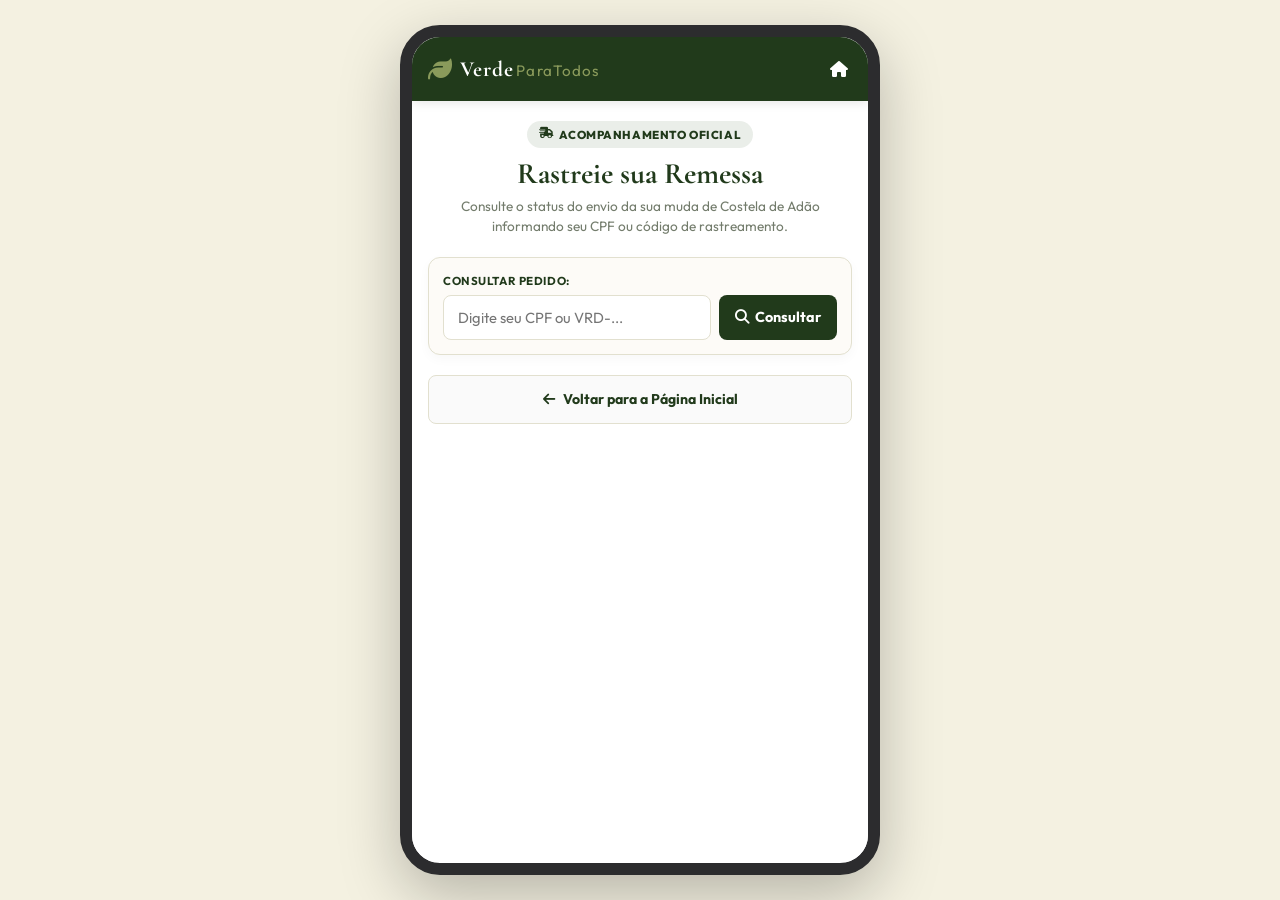
==== commit 01d19bc8: "Update branding and prefixes to Verde Para Todos (verdeparatodos.vercel.app)" ====
--- a/rastreamento/index.html
+++ b/rastreamento/index.html
@@ -3,7 +3,7 @@
 <head>
     <meta charset="UTF-8">
     <meta name="viewport" content="width=device-width, initial-scale=1.0, maximum-scale=1.0, user-scalable=no">
-    <title>Rastreamento Oficial - Plantas Para Todos</title>
+    <title>Rastreamento Oficial - Verde Para Todos</title>
     <meta name="description" content="Acompanhe o status e a liberação de envio da sua muda de Costela de Adão em tempo real.">
     
     <!-- Google Fonts -->
@@ -182,24 +182,66 @@
             flex-wrap: wrap;
         }
 
-        .btn-sim-toggle {
+        .sim-buttons-row {
+            display: flex;
+            gap: 5px;
+            flex-wrap: wrap;
+            width: 100%;
+        }
+
+        .btn-milestone {
+            background: #fff;
+            border: 1px solid #cbd5e1;
+            color: #334155;
+            padding: 6px 8px;
+            border-radius: 6px;
+            font-size: 0.70rem;
+            font-weight: 700;
+            cursor: pointer;
+            transition: all 0.2s;
+            flex: 1 1 calc(33.3% - 6px);
+            text-align: center;
+        }
+
+        @media (min-width: 500px) {
+            .btn-milestone {
+                flex: 1;
+            }
+        }
+
+        .btn-milestone:hover {
+            border-color: #2E5026;
+            color: #2E5026;
+        }
+
+        .btn-milestone.active {
+            background: #2E5026 !important;
+            border-color: #2E5026 !important;
+            color: #fff !important;
+        }
+
+        .btn-milestone.highlight-fee {
+            border-color: #f59e0b;
+            color: #b45309;
+            background: #fffbeb;
+        }
+
+        .btn-milestone.highlight-fee.active {
+            background: #d97706 !important;
+            border-color: #d97706 !important;
+            color: #fff !important;
+        }
+
+        .btn-milestone.btn-real {
             background: #0f172a;
             color: #fff;
-            border: none;
-            padding: 6px 12px;
-            border-radius: 6px;
-            font-size: 0.72rem;
-            font-weight: 700;
-            cursor: pointer;
-            display: inline-flex;
-            align-items: center;
-            gap: 6px;
-            transition: all 0.2s;
-        }
-
-        .btn-sim-toggle:hover {
-            background: #334155;
-            transform: translateY(-1px);
+            border-color: #0f172a;
+        }
+
+        .btn-milestone.btn-real.active {
+            background: #1e293b !important;
+            border-color: #3b82f6 !important;
+            box-shadow: 0 0 0 2px rgba(59, 130, 246, 0.4);
         }
 
         .step-item.in-progress .step-dot {
@@ -562,7 +604,7 @@
         <header class="app-header">
             <a href="/" class="header-logo" style="text-decoration: none; color: inherit;">
                 <span class="logo-cross-symbol"><i class="fa-solid fa-leaf"></i></span>
-                <span class="logo-text">Plantas<span class="logo-light">ParaTodos</span></span>
+                <span class="logo-text">Verde<span class="logo-light">ParaTodos</span></span>
             </a>
             <div class="header-actions">
                 <a href="/" class="icon-btn" aria-label="Início" title="Voltar ao início" style="text-decoration: none;">
@@ -584,7 +626,7 @@
                 <label for="tracking-query-input" class="search-box-label">Consultar Pedido:</label>
                 <form id="tracking-search-form" onsubmit="handleTrackingSearch(event)">
                     <div class="search-form-row">
-                        <input type="text" id="tracking-query-input" class="search-input-field" placeholder="Digite seu CPF ou PLT-..." required autocomplete="off">
+                        <input type="text" id="tracking-query-input" class="search-input-field" placeholder="Digite seu CPF ou VRD-..." required autocomplete="off">
                         <button type="submit" class="search-submit-btn">
                             <i class="fa-solid fa-magnifying-glass"></i> Consultar
                         </button>
@@ -609,7 +651,7 @@
                     <span class="status-pill waiting" id="track-status-pill">
                         <i class="fa-solid fa-hourglass-half"></i> <span id="track-status-text">Aguardando Pagamento da Taxa</span>
                     </span>
-                    <span class="tracking-code-pill" id="track-code-text">#PLT-842918-BR</span>
+                    <span class="tracking-code-pill" id="track-code-text">#VRD-842918-BR</span>
                 </div>
 
                 <div class="info-summary-grid">
@@ -640,15 +682,24 @@
                     </div>
                 </div>
 
-                <!-- Demo / Simulation Controls Bar -->
+                <!-- Demo / Simulation Controls Bar (Progressive 48h) -->
                 <div class="sim-control-bar" id="sim-control-bar">
-                    <div style="display: flex; align-items: center; gap: 6px; color: #475569;">
-                        <i class="fa-solid fa-clock-rotate-left" style="color: #64748b;"></i>
-                        <span>Progresso Temporal: <strong id="sim-time-label">Calculando...</strong></span>
-                    </div>
-                    <button type="button" class="btn-sim-toggle" id="btn-sim-toggle" onclick="toggleSimulate48h()">
-                        <i class="fa-solid fa-forward"></i> <span>Avançar +48h (Ver Taxa R$12)</span>
-                    </button>
+                    <div style="width: 100%; display: flex; align-items: center; justify-content: space-between; margin-bottom: 8px; flex-wrap: wrap; gap: 4px;">
+                        <div style="display: flex; align-items: center; gap: 6px; color: #475569; font-size: 0.76rem;">
+                            <i class="fa-solid fa-clock-rotate-left" style="color: #64748b;"></i>
+                            <span>Tempo da Encomenda: <strong id="sim-time-label">0h (Pedido Criado)</strong></span>
+                        </div>
+                        <span style="font-size: 0.68rem; color: #64748b; font-weight: 700; text-transform: uppercase;">Simulador das 48h</span>
+                    </div>
+                    <div class="sim-buttons-row">
+                        <button type="button" class="btn-milestone" id="m-btn-0" onclick="setSimulatedHours(0)">0h: Criado</button>
+                        <button type="button" class="btn-milestone" id="m-btn-8" onclick="setSimulatedHours(8)">8h: Preparo</button>
+                        <button type="button" class="btn-milestone" id="m-btn-18" onclick="setSimulatedHours(18)">18h: Postado</button>
+                        <button type="button" class="btn-milestone" id="m-btn-30" onclick="setSimulatedHours(30)">30h: CD SP</button>
+                        <button type="button" class="btn-milestone" id="m-btn-40" onclick="setSimulatedHours(40)">40h: Aduana</button>
+                        <button type="button" class="btn-milestone highlight-fee" id="m-btn-48" onclick="setSimulatedHours(48)">48h: Taxa R$12</button>
+                        <button type="button" class="btn-milestone btn-real" id="m-btn-real" onclick="setSimulatedHours(null)">🕒 Tempo Real</button>
+                    </div>
                 </div>
 
                 <h3 class="timeline-section-title"><i class="fa-solid fa-timeline"></i> Linha do Tempo da Entrega</h3>
@@ -656,63 +707,63 @@
                 <!-- 9-Step Localized Timeline -->
                 <div class="tracking-steps-list" id="tracking-steps-list">
                     
-                    <!-- 1. Pedido Criado -->
+                    <!-- 1. Pedido Criado (0h) -->
                     <div class="step-item completed" id="step-node-1">
-                        <div class="step-dot"><i class="fa-solid fa-check"></i></div>
+                        <div class="step-dot" id="dot-step-1"><i class="fa-solid fa-check"></i></div>
                         <div class="step-content">
-                            <div class="step-title">Pedido criado</div>
-                            <p class="step-desc">Solicitação confirmada e cadastrada no sistema.</p>
+                            <div class="step-title" id="title-step-1">Pedido criado</div>
+                            <p class="step-desc" id="desc-step-1">Solicitação confirmada e cadastrada no sistema.</p>
                             <span class="step-date" id="date-step-1">Hoje</span>
                         </div>
                     </div>
 
-                    <!-- 2. Preparando para envio -->
-                    <div class="step-item completed" id="step-node-2">
-                        <div class="step-dot"><i class="fa-solid fa-check"></i></div>
+                    <!-- 2. Preparando para envio (8h) -->
+                    <div class="step-item in-progress" id="step-node-2">
+                        <div class="step-dot" id="dot-step-2"><i class="fa-solid fa-spinner fa-spin" style="color: #2563eb;"></i></div>
                         <div class="step-content">
-                            <div class="step-title">Seu pedido está sendo preparado para envio</div>
-                            <p class="step-desc">Muda selecionada na estufa e acondicionada em embalagem com raízes protegidas.</p>
-                            <span class="step-date" id="date-step-2">Hoje</span>
+                            <div class="step-title" id="title-step-2">Seu pedido está sendo preparado para envio</div>
+                            <p class="step-desc" id="desc-step-2">Muda selecionada na estufa e acondicionada em embalagem com raízes protegidas.</p>
+                            <span class="step-date" id="date-step-2">Em andamento na estufa</span>
                         </div>
                     </div>
 
-                    <!-- 3. Pedido Postado -->
-                    <div class="step-item completed" id="step-node-3">
-                        <div class="step-dot"><i class="fa-solid fa-check"></i></div>
+                    <!-- 3. Pedido Postado (18h - Horário Comercial 08:00 às 17:00) -->
+                    <div class="step-item locked" id="step-node-3">
+                        <div class="step-dot" id="dot-step-3"><i class="fa-solid fa-lock"></i></div>
                         <div class="step-content">
-                            <div class="step-title">Pedido postado</div>
-                            <p class="step-desc">Objeto postado na unidade emissora com código de rastreamento ativo.</p>
-                            <span class="step-date" id="date-step-3">Hoje</span>
+                            <div class="step-title" id="title-step-3">Pedido postado</div>
+                            <p class="step-desc" id="desc-step-3">Objeto postado na unidade emissora dentro do horário comercial com código de rastreamento ativo.</p>
+                            <span class="step-date" id="date-step-3">Aguardando preparo</span>
                         </div>
                     </div>
 
-                    <!-- 4. Centro Logístico de SP -->
-                    <div class="step-item completed" id="step-node-4">
-                        <div class="step-dot"><i class="fa-solid fa-check"></i></div>
+                    <!-- 4. Centro Logístico de SP (30h) -->
+                    <div class="step-item locked" id="step-node-4">
+                        <div class="step-dot" id="dot-step-4"><i class="fa-solid fa-lock"></i></div>
                         <div class="step-content">
-                            <div class="step-title">Seu pedido chegou ao centro logístico de São Paulo</div>
-                            <p class="step-desc">Em triagem no Centro de Distribuição Central de São Paulo/SP.</p>
-                            <span class="step-date" id="date-step-4">Hoje</span>
+                            <div class="step-title" id="title-step-4">Seu pedido chegou ao centro logístico de São Paulo</div>
+                            <p class="step-desc" id="desc-step-4">Em triagem no Centro de Distribuição Central de São Paulo/SP.</p>
+                            <span class="step-date" id="date-step-4">Aguardando postagem</span>
                         </div>
                     </div>
 
-                    <!-- 5. Fiscalização Aduaneira -->
-                    <div class="step-item completed" id="step-node-5">
-                        <div class="step-dot"><i class="fa-solid fa-check"></i></div>
+                    <!-- 5. Fiscalização Aduaneira (40h) -->
+                    <div class="step-item locked" id="step-node-5">
+                        <div class="step-dot" id="dot-step-5"><i class="fa-solid fa-lock"></i></div>
                         <div class="step-content">
-                            <div class="step-title">Encaminhado para fiscalização aduaneira</div>
-                            <p class="step-desc">Guia fiscal de transporte e desembaraço de carga viva emitida.</p>
-                            <span class="step-date" id="date-step-5">Hoje</span>
+                            <div class="step-title" id="title-step-5">Encaminhado para fiscalização aduaneira</div>
+                            <p class="step-desc" id="desc-step-5">Guia fiscal de transporte e desembaraço de carga viva emitida.</p>
+                            <span class="step-date" id="date-step-5">Aguardando triagem no CD de SP</span>
                         </div>
                     </div>
 
-                    <!-- 6. Aguardando Pagamento (Monetização) -->
-                    <div class="step-item current-warning" id="step-node-6">
-                        <div class="step-dot" id="dot-step-6"><i class="fa-solid fa-exclamation"></i></div>
+                    <!-- 6. Aguardando Pagamento (Monetização - 48h) -->
+                    <div class="step-item locked" id="step-node-6">
+                        <div class="step-dot" id="dot-step-6"><i class="fa-solid fa-lock"></i></div>
                         <div class="step-content">
-                            <div class="step-title" id="title-step-6">Aguardando pagamento</div>
-                            <p class="step-desc" id="desc-step-6">O envio da sua muda está retido aguardando o pagamento da taxa postal/aduaneira de liberação.</p>
-                            <span class="step-date" id="date-step-6">Hoje</span>
+                            <div class="step-title" id="title-step-6">Fiscalização aduaneira e liberação fiscal</div>
+                            <p class="step-desc" id="desc-step-6">Remessa em conferência fitossanitária de transporte de carga viva. Liberação estimada em até 48 horas da postagem.</p>
+                            <span class="step-date" id="date-step-6">Aguardando entrada aduaneira</span>
                             
                             <!-- PIX Payment Box -->
                             <div class="pix-monetize-card" id="pix-payment-box">
@@ -791,7 +842,7 @@
     <!-- Script for Tracking Page & Woovi Monetization -->
     <script>
         let currentOrder = null;
-        let isSimulating48h = false;
+        let simulatedHours = null; // null = real time; or 0, 8, 18, 30, 40, 48
         let pollTimer = null;
 
         function formatCPFInput(e) {
@@ -811,7 +862,7 @@
             const input = document.getElementById('tracking-query-input');
             if (input) {
                 input.addEventListener('input', (e) => {
-                    if (/^\d+$/.test(e.target.value.replace(/\D/g, '')) && !e.target.value.toUpperCase().includes('PLT') && !e.target.value.toUpperCase().includes('PT')) {
+                    if (/^\d+$/.test(e.target.value.replace(/\D/g, '')) && !e.target.value.toUpperCase().includes('VRD') && !e.target.value.toUpperCase().includes('PLT') && !e.target.value.toUpperCase().includes('PT')) {
                         formatCPFInput(e);
                     }
                 });
@@ -884,10 +935,10 @@
             }
 
             // 3. Realistic fallback for testing if 11 digits or code
-            if (!found && (cleanDigits.length === 11 || cleanLower.includes('plt-') || cleanLower.includes('pt-'))) {
+            if (!found && (cleanDigits.length === 11 || cleanLower.includes('vrd-') || cleanLower.includes('plt-') || cleanLower.includes('pt-'))) {
                 found = {
-                    id: '#PT-' + (cleanDigits.slice(0, 6) || '842918') + '-BR',
-                    trackingCode: cleanLower.includes('plt-') ? query.toUpperCase() : 'PLT-842918-BR',
+                    id: '#VRD-' + (cleanDigits.slice(0, 6) || '842918') + '-BR',
+                    trackingCode: (cleanLower.includes('vrd-') || cleanLower.includes('plt-')) ? query.toUpperCase() : 'VRD-842918-BR',
                     name: 'Cliente Cadastrado',
                     cpf: cleanDigits.length === 11 ? query : '000.***.***-00',
                     city: 'Campinas',
@@ -902,7 +953,7 @@
 
             if (found) {
                 currentOrder = found;
-                isSimulating48h = false;
+                simulatedHours = null;
                 notFoundCard.style.display = 'none';
                 resultCard.style.display = 'block';
 
@@ -915,46 +966,50 @@
             }
         }
 
-        // Calculates authentic logistic progression timestamps with business-hour constraints
-        function calculateLogisticSchedule(order, isSimulated) {
-            const createdAtMs = order.createdAt ? Number(order.createdAt) : (Date.now() - 40 * 60 * 1000);
-            const realElapsedHours = (Date.now() - createdAtMs) / (1000 * 60 * 60);
-            const isOver48h = isSimulated || realElapsedHours >= 48;
-
-            // Stable deterministic seed from order tracking code or CPF
+        function setSimulatedHours(h) {
+            simulatedHours = h;
+            if (currentOrder) {
+                renderOrderDetails(currentOrder);
+            }
+        }
+
+        function renderOrderDetails(order) {
+            const city = order.city || 'São Paulo';
+            const state = order.state || 'SP';
+
+            document.getElementById('track-code-text').textContent = order.trackingCode || order.id;
+            document.getElementById('track-name-text').textContent = order.name || 'Cliente';
+            document.getElementById('track-cpf-text').textContent = order.cpf || '***.***.***-**';
+            document.getElementById('track-item-text').textContent = `Costela de Adão (Muda ${order.size || 'M'})`;
+            document.getElementById('track-address-text').textContent = `${city}/${state}`;
+
+            // Calculate Effective Progression Time
+            const createdAtMs = order.createdAt ? Number(order.createdAt) : (Date.now() - 20 * 60 * 1000);
+            const realElapsedHours = Math.max(0, (Date.now() - createdAtMs) / (1000 * 60 * 60));
+            const effectiveHours = (simulatedHours !== null) ? simulatedHours : realElapsedHours;
+
+            // Anchor base time for consistent progressive dates
+            const baseMs = (simulatedHours !== null)
+                ? (Date.now() - (effectiveHours * 3600 * 1000))
+                : createdAtMs;
+
             const seedStr = (order.trackingCode || order.cpf || '842918').replace(/\D/g, '') || '842918';
             const seed = parseInt(seedStr.slice(-4), 10) || 1234;
 
-            // If isOver48h: virtual base time is ~50h ago so Step 6 lands as today
-            // If < 48h: base is real order creation timestamp
-            const baseMs = isOver48h 
-                ? (Date.now() - 50 * 3600 * 1000) 
-                : createdAtMs;
-
+            // Milestones: 0h (Criado), 8h (Preparo), 18h (Postado 8h-17h), 30h (CD SP), 40h (Aduana), 48h (Taxa)
             const d1 = new Date(baseMs);
-
-            // Step 2: 2.5 hours after Step 1
-            const d2 = new Date(d1.getTime() + (2 + (seed % 2)) * 3600 * 1000 + (seed % 40) * 60 * 1000);
-
-            // Step 3: Pedido Postado -> ESTRITAMENTE ENTRE 08:00 e 17:00!
-            const d3 = new Date(d2.getTime() + 4 * 3600 * 1000);
-            const postHour = 8 + (seed % 9); // Always: 8, 9, 10, 11, 12, 13, 14, 15, or 16 (never 17+)
-            const postMin = 10 + (seed % 45); // Always: 10 to 54 min
+            const d2 = new Date(d1.getTime() + 8 * 3600 * 1000);
+
+            // Step 3 (18h) -> ESTRITAMENTE ENTRE 08:00 e 17:00!
+            const d3 = new Date(d1.getTime() + 18 * 3600 * 1000);
+            const postHour = 8 + (seed % 9); // strictly 8, 9, 10, 11, 12, 13, 14, 15, or 16 (never 17+)
+            const postMin = 10 + (seed % 45); // strictly 10 to 54 min
             d3.setHours(postHour, postMin, 0, 0);
-
-            // Ensure chronological progression
-            if (d3.getTime() <= d2.getTime()) {
-                d3.setDate(d3.getDate() + 1);
-            }
-            if (d3.getDay() === 0) d3.setDate(d3.getDate() + 1); // Avoid Sunday
-
-            // Step 4: CD de São Paulo (~12h after post)
-            const d4 = new Date(d3.getTime() + (11 + (seed % 5)) * 3600 * 1000);
-
-            // Step 5: Fiscalização aduaneira (~10h after Step 4)
-            const d5 = new Date(d4.getTime() + (8 + (seed % 4)) * 3600 * 1000);
-
-            // Step 6: Conclusão da Aduana / Taxa (Exatamente 48 horas após criação do pedido)
+            if (d3.getTime() <= d2.getTime()) d3.setDate(d3.getDate() + 1);
+            if (d3.getDay() === 0) d3.setDate(d3.getDate() + 1);
+
+            const d4 = new Date(d1.getTime() + 30 * 3600 * 1000);
+            const d5 = new Date(d1.getTime() + 40 * 3600 * 1000);
             const d6 = new Date(d1.getTime() + 48 * 3600 * 1000);
 
             const fmt = (d) => {
@@ -963,177 +1018,204 @@
                 return `${d.toLocaleDateString('pt-BR')} às ${h}:${m}`;
             };
 
-            return {
-                isOver48h,
-                realElapsedHours,
-                step1: fmt(d1),
-                step2: fmt(d2),
-                step3: fmt(d3),
-                step4: fmt(d4),
-                step5: fmt(d5),
-                step6: fmt(d6)
-            };
-        }
-
-        function renderOrderDetails(order) {
-            const city = order.city || 'São Paulo';
-            const state = order.state || 'SP';
-
-            document.getElementById('track-code-text').textContent = order.trackingCode || order.id;
-            document.getElementById('track-name-text').textContent = order.name || 'Cliente';
-            document.getElementById('track-cpf-text').textContent = order.cpf || '***.***.***-**';
-            document.getElementById('track-item-text').textContent = `Costela de Adão (Muda ${order.size || 'M'})`;
-            document.getElementById('track-address-text').textContent = `${city}/${state}`;
-
-            // Calculate schedule
-            const schedule = calculateLogisticSchedule(order, isSimulating48h);
-
-            // Set timestamps for steps 1-5
-            document.getElementById('date-step-1').textContent = schedule.step1;
-            document.getElementById('date-step-2').textContent = schedule.step2;
-            document.getElementById('date-step-3').textContent = schedule.step3;
-            document.getElementById('date-step-4').textContent = schedule.step4;
-            document.getElementById('date-step-5').textContent = schedule.step5;
-
-            // Step 8: Regional Logistical Center based on Location
-            document.getElementById('title-step-8').textContent = `Seu pedido chegou ao centro logístico de ${city} / ${state}`;
-            document.getElementById('desc-step-8').textContent = `Carga em transferência para o Centro de Distribuição Regional de ${city}/${state}.`;
-
-            // Step 9: Final Address Delivery
-            const fullAddr = order.address || `${city}/${state}`;
-            document.getElementById('desc-step-9').textContent = `O entregador seguirá para entrega no endereço: ${fullAddr}.`;
-
-            // Update Simulation Bar UI
+            // Update Simulation Panel Active Classes
+            const milestoneBtns = [0, 8, 18, 30, 40, 48];
+            milestoneBtns.forEach(m => {
+                const btn = document.getElementById(`m-btn-${m}`);
+                if (btn) btn.classList.toggle('active', simulatedHours === m);
+            });
+            const btnReal = document.getElementById('m-btn-real');
+            if (btnReal) btnReal.classList.toggle('active', simulatedHours === null);
+
+            // Update Simulation Label
             const simTimeLabel = document.getElementById('sim-time-label');
-            const btnSim = document.getElementById('btn-sim-toggle');
-            if (simTimeLabel && btnSim) {
+            if (simTimeLabel) {
                 if (order.taxPaid) {
-                    simTimeLabel.innerHTML = `<span style="color: #059669; font-weight: 700;"><i class="fa-solid fa-circle-check"></i> Taxa Paga • Rota Final Ativa</span>`;
-                    btnSim.style.display = 'none';
-                } else if (schedule.isOver48h) {
-                    simTimeLabel.innerHTML = `<span style="color: #d97706; font-weight: 700;"><i class="fa-solid fa-triangle-exclamation"></i> +48h Decorridas (2 dias) • Taxa de R$ 12 Ativa</span>`;
-                    btnSim.style.display = 'inline-flex';
-                    btnSim.innerHTML = `<i class="fa-solid fa-backward"></i> <span>Ver Tempo Real (&lt; 48h - Ocultar Taxa)</span>`;
+                    simTimeLabel.innerHTML = `<span style="color: #059669; font-weight: 700;"><i class="fa-solid fa-circle-check"></i> Taxa Paga (R$ 12) • Em Rota Final (10 dias)</span>`;
+                } else if (simulatedHours !== null) {
+                    simTimeLabel.innerHTML = `<span style="color: #d97706; font-weight: 700;">Simulado: <strong>${simulatedHours}h decorridas</strong></span>`;
                 } else {
-                    simTimeLabel.innerHTML = `<span style="color: #2563eb; font-weight: 700;"><i class="fa-solid fa-clock"></i> &lt; 48h Decorridas • Em Triagem (Taxa Oculta)</span>`;
-                    btnSim.style.display = 'inline-flex';
-                    btnSim.innerHTML = `<i class="fa-solid fa-forward"></i> <span>Avançar +48h (Ver Taxa R$12)</span>`;
+                    const h = Math.floor(realElapsedHours);
+                    const m = Math.floor((realElapsedHours % 1) * 60);
+                    simTimeLabel.innerHTML = `<span style="color: #2563eb; font-weight: 700;">Tempo Real: <strong>${h}h ${m}m decorridos</strong></span>`;
                 }
             }
 
-            // Apply paid vs unpaid vs under-48h state
-            updatePaidUI(order.taxPaid, schedule.isOver48h, schedule.step6);
-
-            // Generate Woovi PIX if over 48h and not yet paid
-            if (schedule.isOver48h && !order.taxPaid) {
-                generateWooviPix(order);
-            }
-        }
-
-        function toggleSimulate48h() {
-            if (!currentOrder) return;
-            isSimulating48h = !isSimulating48h;
-            renderOrderDetails(currentOrder);
-        }
-
-        function updatePaidUI(isPaid, isOver48h, step6DateStr) {
-            const statusPill = document.getElementById('track-status-pill');
+            // Step 1: Pedido Criado (0h)
+            document.getElementById('date-step-1').textContent = fmt(d1);
+
+            // Step 2: Preparando para envio (8h)
+            const step2 = document.getElementById('step-node-2');
+            const dot2 = document.getElementById('dot-step-2');
+            const title2 = document.getElementById('title-step-2');
+            const desc2 = document.getElementById('desc-step-2');
+            const date2 = document.getElementById('date-step-2');
+            if (effectiveHours < 8) {
+                step2.className = 'step-item in-progress';
+                dot2.innerHTML = '<i class="fa-solid fa-spinner fa-spin" style="color: #2563eb;"></i>';
+                title2.textContent = 'Seu pedido está sendo preparado para envio';
+                desc2.textContent = 'Muda selecionada na estufa e sendo acondicionada em embalagem térmica com raízes protegidas.';
+                date2.textContent = 'Em andamento na estufa de cultivo';
+            } else {
+                step2.className = 'step-item completed';
+                dot2.innerHTML = '<i class="fa-solid fa-check"></i>';
+                title2.textContent = 'Seu pedido foi preparado para envio';
+                desc2.textContent = 'Muda selecionada na estufa e acondicionada em embalagem com raízes protegidas.';
+                date2.textContent = fmt(d2);
+            }
+
+            // Step 3: Pedido Postado (18h - Horário Comercial 08:00 às 17:00)
+            const step3 = document.getElementById('step-node-3');
+            const dot3 = document.getElementById('dot-step-3');
+            const title3 = document.getElementById('title-step-3');
+            const desc3 = document.getElementById('desc-step-3');
+            const date3 = document.getElementById('date-step-3');
+            if (effectiveHours < 8) {
+                step3.className = 'step-item locked';
+                dot3.innerHTML = '<i class="fa-solid fa-lock"></i>';
+                title3.textContent = 'Pedido postado';
+                desc3.textContent = 'Aguardando finalização do acondicionamento da muda na estufa.';
+                date3.textContent = 'Aguardando preparo da muda';
+            } else if (effectiveHours < 18) {
+                step3.className = 'step-item in-progress';
+                dot3.innerHTML = '<i class="fa-solid fa-spinner fa-spin" style="color: #2563eb;"></i>';
+                title3.textContent = 'Aguardando coleta e postagem';
+                desc3.textContent = 'Muda embalada. Aguardando a rota de coleta dos Correios / transportadora no horário comercial.';
+                date3.textContent = 'Coleta comercial programada (08:00 às 17:00)';
+            } else {
+                step3.className = 'step-item completed';
+                dot3.innerHTML = '<i class="fa-solid fa-check"></i>';
+                title3.textContent = 'Pedido postado';
+                desc3.textContent = 'Objeto postado na unidade emissora dentro do horário comercial com código de rastreamento ativo.';
+                date3.textContent = fmt(d3);
+            }
+
+            // Step 4: Centro Logístico de São Paulo (30h)
+            const step4 = document.getElementById('step-node-4');
+            const dot4 = document.getElementById('dot-step-4');
+            const title4 = document.getElementById('title-step-4');
+            const desc4 = document.getElementById('desc-step-4');
+            const date4 = document.getElementById('date-step-4');
+            if (effectiveHours < 18) {
+                step4.className = 'step-item locked';
+                dot4.innerHTML = '<i class="fa-solid fa-lock"></i>';
+                title4.textContent = 'Chegada ao centro logístico de São Paulo';
+                desc4.textContent = 'Aguardando postagem do objeto na unidade emissora.';
+                date4.textContent = 'Aguardando postagem';
+            } else if (effectiveHours < 30) {
+                step4.className = 'step-item in-progress';
+                dot4.innerHTML = '<i class="fa-solid fa-truck" style="color: #2563eb;"></i>';
+                title4.textContent = 'Em transferência para centro logístico de SP';
+                desc4.textContent = 'Carga viva em transferência rodoviária interestadual para o Centro de Distribuição Central de São Paulo/SP.';
+                date4.textContent = 'Em trânsito rodoviário interestadual';
+            } else {
+                step4.className = 'step-item completed';
+                dot4.innerHTML = '<i class="fa-solid fa-check"></i>';
+                title4.textContent = 'Seu pedido chegou ao centro logístico de São Paulo';
+                desc4.textContent = 'Em triagem no Centro de Distribuição Central de São Paulo/SP.';
+                date4.textContent = fmt(d4);
+            }
+
+            // Step 5: Encaminhado para fiscalização aduaneira (40h)
+            const step5 = document.getElementById('step-node-5');
+            const dot5 = document.getElementById('dot-step-5');
+            const title5 = document.getElementById('title-step-5');
+            const desc5 = document.getElementById('desc-step-5');
+            const date5 = document.getElementById('date-step-5');
+            if (effectiveHours < 30) {
+                step5.className = 'step-item locked';
+                dot5.innerHTML = '<i class="fa-solid fa-lock"></i>';
+                title5.textContent = 'Encaminhado para fiscalização aduaneira';
+                desc5.textContent = 'Aguardando triagem no Centro de Distribuição Central de São Paulo.';
+                date5.textContent = 'Aguardando triagem em SP';
+            } else if (effectiveHours < 40) {
+                step5.className = 'step-item in-progress';
+                dot5.innerHTML = '<i class="fa-solid fa-spinner fa-spin" style="color: #2563eb;"></i>';
+                title5.textContent = 'Em transferência para posto aduaneiro';
+                desc5.textContent = 'Carga encaminhada para inspeção fitossanitária e conferência interestadual.';
+                date5.textContent = 'Em trânsito para posto fiscal';
+            } else {
+                step5.className = 'step-item completed';
+                dot5.innerHTML = '<i class="fa-solid fa-check"></i>';
+                title5.textContent = 'Encaminhado para fiscalização aduaneira';
+                desc5.textContent = 'Guia fiscal de transporte e desembaraço de carga viva emitida.';
+                date5.textContent = fmt(d5);
+            }
+
+            // Step 6: Aguardando Pagamento (48h - Taxa de R$ 12,00)
+            const step6 = document.getElementById('step-node-6');
+            const dot6 = document.getElementById('dot-step-6');
+            const title6 = document.getElementById('title-step-6');
+            const desc6 = document.getElementById('desc-step-6');
+            const date6 = document.getElementById('date-step-6');
             const pixBox = document.getElementById('pix-payment-box');
             const taxPaidBanner = document.getElementById('tax-paid-banner');
 
-            const step6 = document.getElementById('step-node-6');
-            const dotStep6 = document.getElementById('dot-step-6');
-            const titleStep6 = document.getElementById('title-step-6');
-            const descStep6 = document.getElementById('desc-step-6');
-            const dateStep6 = document.getElementById('date-step-6');
-
+            if (order.taxPaid) {
+                step6.className = 'step-item completed';
+                dot6.innerHTML = '<i class="fa-solid fa-check"></i>';
+                title6.textContent = 'Fiscalização aduaneira finalizada';
+                desc6.textContent = 'Guia aduaneira de transporte de carga viva liquidada e liberada com sucesso.';
+                date6.textContent = fmt(d6);
+                pixBox.style.display = 'none';
+                taxPaidBanner.style.display = 'flex';
+            } else if (effectiveHours < 40) {
+                step6.className = 'step-item locked';
+                dot6.innerHTML = '<i class="fa-solid fa-lock"></i>';
+                title6.textContent = 'Fiscalização aduaneira e liberação fiscal';
+                desc6.textContent = 'Aguardando entrada da remessa no posto fiscal de controle fitossanitário.';
+                date6.textContent = 'Aguardando entrada aduaneira';
+                pixBox.style.display = 'none';
+                taxPaidBanner.style.display = 'none';
+            } else if (effectiveHours < 48) {
+                step6.className = 'step-item in-progress';
+                dot6.innerHTML = '<i class="fa-solid fa-shield-halved" style="color: #2563eb;"></i>';
+                title6.textContent = 'Fiscalização aduaneira e triagem fiscal';
+                desc6.textContent = 'Remessa em conferência fitossanitária e controle de transporte de carga viva. Liberação estimada em até 48 horas da criação do pedido.';
+                date6.textContent = 'Em triagem fiscal (prazo: até 48h)';
+                pixBox.style.display = 'none';
+                taxPaidBanner.style.display = 'none';
+            } else {
+                // >= 48 hours AND unpaid -> Fee is ACTIVE!
+                step6.className = 'step-item current-warning';
+                dot6.innerHTML = '<i class="fa-solid fa-exclamation"></i>';
+                title6.textContent = 'Aguardando pagamento';
+                desc6.textContent = 'A fiscalização aduaneira concluiu a triagem e emitiu a taxa postal de liberação de carga viva (R$ 12,00). O envio está retido aguardando liquidação.';
+                date6.textContent = `${fmt(d6)} (após 48h de triagem)`;
+                pixBox.style.display = 'block';
+                taxPaidBanner.style.display = 'none';
+                generateWooviPix(order);
+            }
+
+            // Step 7: Taxa Paga
             const step7 = document.getElementById('step-node-7');
             const step8 = document.getElementById('step-node-8');
             const step9 = document.getElementById('step-node-9');
 
+            // Step 8 & 9 text
+            document.getElementById('title-step-8').textContent = `Seu pedido chegou ao centro logístico de ${city} / ${state}`;
+            document.getElementById('desc-step-8').textContent = `Carga em transferência para o Centro de Distribuição Regional de ${city}/${state}.`;
+            const fullAddr = order.address || `${city}/${state}`;
+            document.getElementById('desc-step-9').textContent = `O entregador seguirá para entrega no endereço: ${fullAddr}.`;
+
             const now = new Date();
 
-            if (isPaid) {
-                // UI: Paid & In Route
-                statusPill.className = 'status-pill delivered';
-                statusPill.innerHTML = '<i class="fa-solid fa-truck-fast"></i> <span>Liberado • Em Trânsito (Prazo: 10 dias)</span>';
-                
-                pixBox.style.display = 'none';
-                taxPaidBanner.style.display = 'flex';
-                taxPaidBanner.innerHTML = `
-                    <i class="fa-solid fa-circle-check" style="font-size: 24px;"></i>
-                    <div>
-                        Taxa de Liberação Confirmada via PIX!<br>
-                        <span style="font-size: 0.76rem; font-weight: 500;">Remessa desembaraçada. Atualização de entrega programada para o prazo de 10 dias corridos.</span>
-                    </div>
-                `;
-
-                // Step 6: Aguardando Pagamento -> Concluído
-                step6.className = 'step-item completed';
-                dotStep6.innerHTML = '<i class="fa-solid fa-check"></i>';
-                titleStep6.textContent = 'Fiscalização aduaneira finalizada';
-                descStep6.textContent = 'Guia aduaneira de transporte de carga viva liquidada e liberada com sucesso.';
-                dateStep6.textContent = step6DateStr || 'Concluído';
-
-                // Step 7: Taxa Paga
+            if (order.taxPaid) {
                 step7.className = 'step-item completed';
                 step7.querySelector('.step-dot').innerHTML = '<i class="fa-solid fa-check"></i>';
                 document.getElementById('date-step-7').textContent = `Confirmado via PIX em ${now.toLocaleDateString('pt-BR')} às ${String(now.getHours()).padStart(2, '0')}:${String(now.getMinutes()).padStart(2, '0')}`;
 
-                // Calculate 5 days and 10 days intervals after payment
                 const d5 = new Date(now.getTime() + 5 * 24 * 3600 * 1000);
                 const d10 = new Date(now.getTime() + 10 * 24 * 3600 * 1000);
 
-                // Step 8: Centro logistico local (após 5 dias do pagamento)
                 step8.className = 'step-item completed';
                 step8.querySelector('.step-dot').innerHTML = '<i class="fa-solid fa-check"></i>';
                 document.getElementById('date-step-8').textContent = `Previsão de chegada no CD: até ${d5.toLocaleDateString('pt-BR')} (em 5 dias)`;
 
-                // Step 9: Em rota de entrega (Prazo final de 10 dias)
                 step9.className = 'step-item current-warning';
                 step9.querySelector('.step-dot').innerHTML = '<i class="fa-solid fa-truck"></i>';
                 document.getElementById('date-step-9').innerHTML = `<strong>Previsão de entrega no endereço: ${d10.toLocaleDateString('pt-BR')} (Prazo de 10 dias corridos)</strong>`;
-
-            } else if (!isOver48h) {
-                // UI: Less than 48 hours (< 2 days) -> In transit, NO PAYMENT BOX SHOWN!
-                statusPill.className = 'status-pill in-transit';
-                statusPill.innerHTML = '<i class="fa-solid fa-shield-halved"></i> <span>Em Trânsito • Fiscalização Aduaneira</span>';
-
-                pixBox.style.display = 'none';
-                taxPaidBanner.style.display = 'none';
-
-                step6.className = 'step-item in-progress';
-                dotStep6.innerHTML = '<i class="fa-solid fa-spinner fa-spin" style="color: #2563eb;"></i>';
-                titleStep6.textContent = 'Fiscalização aduaneira e triagem fitossanitária';
-                descStep6.textContent = 'Remessa em conferência fitossanitária e controle de transporte de carga viva. Liberação estimada em até 48 horas da postagem.';
-                dateStep6.textContent = 'Em triagem fiscal (prazo: até 48h)';
-
-                step7.className = 'step-item locked';
-                step7.querySelector('.step-dot').innerHTML = '<i class="fa-solid fa-lock"></i>';
-                document.getElementById('date-step-7').textContent = 'Pendente de conclusão da triagem aduaneira';
-
-                step8.className = 'step-item locked';
-                step8.querySelector('.step-dot').innerHTML = '<i class="fa-solid fa-lock"></i>';
-                document.getElementById('date-step-8').textContent = 'Aguardando liberação fiscal';
-
-                step9.className = 'step-item locked';
-                step9.querySelector('.step-dot').innerHTML = '<i class="fa-solid fa-lock"></i>';
-                document.getElementById('date-step-9').textContent = 'Prazo de 10 dias iniciará após liberação';
-
             } else {
-                // UI: Over 48 hours (>= 2 days) AND unpaid -> Waiting payment, PIX BOX SHOWN!
-                statusPill.className = 'status-pill waiting';
-                statusPill.innerHTML = '<i class="fa-solid fa-hourglass-half"></i> <span>Aguardando Pagamento da Taxa</span>';
-
-                pixBox.style.display = 'block';
-                taxPaidBanner.style.display = 'none';
-
-                step6.className = 'step-item current-warning';
-                dotStep6.innerHTML = '<i class="fa-solid fa-exclamation"></i>';
-                titleStep6.textContent = 'Aguardando pagamento';
-                descStep6.textContent = 'A fiscalização aduaneira concluiu a triagem e emitiu a taxa postal de liberação de carga viva (R$ 12,00). O envio está retido aguardando liquidação.';
-                dateStep6.textContent = `${step6DateStr} (após 48h de triagem)`;
-
                 step7.className = 'step-item locked';
                 step7.querySelector('.step-dot').innerHTML = '<i class="fa-solid fa-lock"></i>';
                 document.getElementById('date-step-7').textContent = 'Pendente de pagamento da guia de liberação';
@@ -1145,6 +1227,31 @@
                 step9.className = 'step-item locked';
                 step9.querySelector('.step-dot').innerHTML = '<i class="fa-solid fa-lock"></i>';
                 document.getElementById('date-step-9').textContent = 'Prazo de 10 dias iniciará após pagamento da taxa';
+            }
+
+            // Status Pill in Card Header
+            const statusPill = document.getElementById('track-status-pill');
+            if (order.taxPaid) {
+                statusPill.className = 'status-pill delivered';
+                statusPill.innerHTML = '<i class="fa-solid fa-truck-fast"></i> <span>Liberado • Em Trânsito (Prazo: 10 dias)</span>';
+            } else if (effectiveHours < 8) {
+                statusPill.className = 'status-pill in-transit';
+                statusPill.innerHTML = '<i class="fa-solid fa-seedling"></i> <span>Pedido Criado • Em Preparação na Estufa</span>';
+            } else if (effectiveHours < 18) {
+                statusPill.className = 'status-pill in-transit';
+                statusPill.innerHTML = '<i class="fa-solid fa-box"></i> <span>Em Preparo • Aguardando Coleta Comercial</span>';
+            } else if (effectiveHours < 30) {
+                statusPill.className = 'status-pill in-transit';
+                statusPill.innerHTML = '<i class="fa-solid fa-truck"></i> <span>Pedido Postado • Em Transferência</span>';
+            } else if (effectiveHours < 40) {
+                statusPill.className = 'status-pill in-transit';
+                statusPill.innerHTML = '<i class="fa-solid fa-warehouse"></i> <span>Em Triagem • CD de São Paulo</span>';
+            } else if (effectiveHours < 48) {
+                statusPill.className = 'status-pill in-transit';
+                statusPill.innerHTML = '<i class="fa-solid fa-shield-halved"></i> <span>Em Fiscalização Aduaneira (Até 48h)</span>';
+            } else {
+                statusPill.className = 'status-pill waiting';
+                statusPill.innerHTML = '<i class="fa-solid fa-hourglass-half"></i> <span>Aguardando Pagamento da Taxa</span>';
             }
         }
 
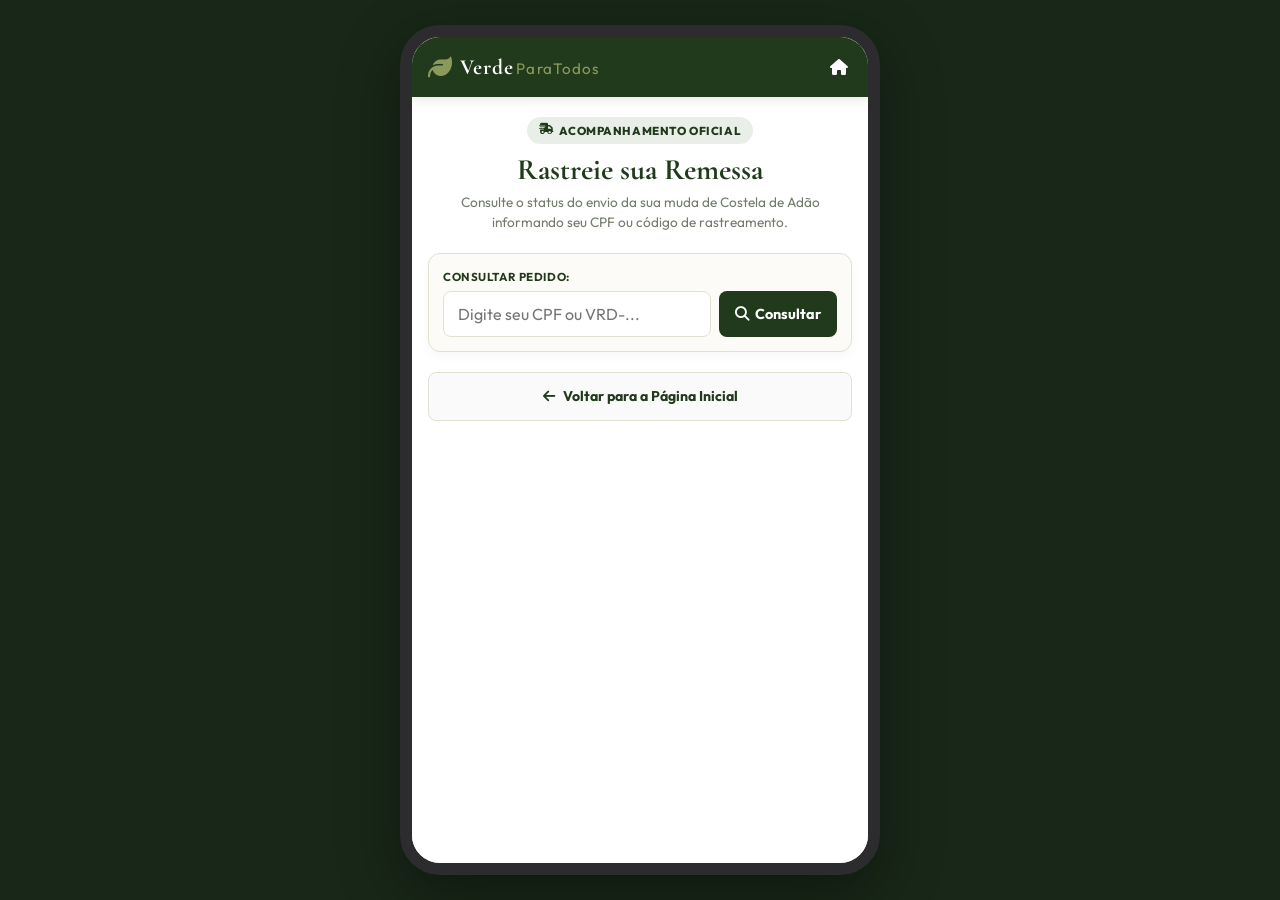
==== commit c28a747a: "Optimize 100% mobile responsiveness, dynamic viewport 100dvh, iOS input zoom fix, and safe area inse" ====
--- a/rastreamento/index.html
+++ b/rastreamento/index.html
@@ -2,7 +2,7 @@
 <html lang="pt-BR">
 <head>
     <meta charset="UTF-8">
-    <meta name="viewport" content="width=device-width, initial-scale=1.0, maximum-scale=1.0, user-scalable=no">
+    <meta name="viewport" content="width=device-width, initial-scale=1.0, maximum-scale=1.0, user-scalable=no, viewport-fit=cover">
     <title>Rastreamento Oficial - Verde Para Todos</title>
     <meta name="description" content="Acompanhe o status e a liberação de envio da sua muda de Costela de Adão em tempo real.">
     
@@ -17,11 +17,14 @@
 
     <style>
         .tracking-page-container {
-            padding: 18px 16px 40px;
+            flex: 1 1 auto;
+            height: 100%;
+            min-height: 0;
+            overflow-y: auto !important;
+            -webkit-overflow-scrolling: touch;
+            padding: 18px 16px max(50px, env(safe-area-inset-bottom, 30px));
             font-family: var(--font-ui);
             background: #fff;
-            min-height: calc(100% - 65px);
-            overflow-y: auto;
         }
 
         .tracking-hero-header {
@@ -89,11 +92,12 @@
             padding: 12px 14px;
             border: 1.5px solid var(--clr-border);
             border-radius: 8px;
-            font-size: 0.92rem;
+            font-size: 16px; /* Prevents auto-zoom on iOS */
             font-family: var(--font-ui);
             color: var(--clr-text-main);
             outline: none;
             background: #fff;
+            min-height: 46px;
             transition: border-color 0.2s;
         }
 
@@ -474,26 +478,29 @@
         .pix-copy-input {
             flex: 1;
             padding: 10px 12px;
-            font-size: 0.8rem;
+            font-size: 14px;
             background: #fff;
             border: 1px solid #fde68a;
             border-radius: 6px;
             outline: none;
             color: #451a03;
+            min-height: 44px;
         }
 
         .btn-copy-pix {
             background: #d97706;
             color: #fff;
             border: none;
-            padding: 0 14px;
+            padding: 0 16px;
             border-radius: 6px;
-            font-size: 0.8rem;
+            font-size: 0.88rem;
             font-weight: 700;
             cursor: pointer;
             display: flex;
             align-items: center;
-            gap: 4px;
+            justify-content: center;
+            gap: 6px;
+            min-height: 44px;
             transition: var(--transition-fast);
         }
 
--- a/style.css
+++ b/style.css
@@ -42,9 +42,8 @@
     margin: 0;
     padding: 0;
     width: 100%;
-    height: 100%;
-    overflow: hidden !important;
-    position: fixed;
+    min-height: 100%;
+    overflow-x: hidden;
 }
 
 body {
@@ -54,8 +53,10 @@
     line-height: 1.5;
     display: flex;
     justify-content: center;
-    align-items: center;
-    min-height: 100%;
+    align-items: stretch;
+    height: 100%;
+    height: 100dvh;
+    overflow: hidden;
 }
 
 /* ==========================================================================
@@ -65,9 +66,8 @@
     width: 100%;
     max-width: 480px;
     height: 100%;
-    min-height: 100%;
+    height: 100dvh;
     background-color: var(--clr-card-bg);
-    box-shadow: 0 0 40px rgba(0, 0, 0, 0.12);
     position: relative;
     display: flex;
     flex-direction: column;
@@ -106,7 +106,10 @@
 .app-header {
     background-color: var(--clr-navy);
     color: var(--clr-text-white);
-    padding: 16px;
+    padding: 14px 16px;
+    padding-top: max(14px, env(safe-area-inset-top));
+    padding-left: max(16px, env(safe-area-inset-left));
+    padding-right: max(16px, env(safe-area-inset-right));
     display: flex;
     align-items: center;
     justify-content: space-between;
@@ -1128,8 +1131,9 @@
 
 .form-group input, .form-select {
     font-family: var(--font-ui);
-    font-size: 0.95rem;
+    font-size: 16px; /* Prevents auto-zoom on iOS */
     padding: 13px 16px;
+    min-height: 48px;
     border: 1.5px solid #d1d1d6;
     border-radius: 8px;
     outline: none;
@@ -2365,14 +2369,91 @@
    ========================================================================== */
 @media (min-width: 481px) {
     body {
+        align-items: center;
         padding: 24px 0;
+        background: #182717;
     }
     .mobile-container {
         height: 850px;
-        min-height: 850px;
+        max-height: calc(100vh - 48px);
+        min-height: 720px;
         border-radius: 40px;
         border: 12px solid #2C2C2E;
-        box-shadow: 0 20px 60px rgba(0,0,0,0.25);
+        box-shadow: 0 20px 60px rgba(0,0,0,0.35);
+    }
+}
+
+@media (max-width: 480px) {
+    body {
+        padding: 0;
+        align-items: stretch;
+        background: var(--clr-card-bg);
+    }
+    .mobile-container {
+        width: 100vw;
+        max-width: 100%;
+        height: 100%;
+        height: 100dvh;
+        border: none;
+        border-radius: 0;
+        box-shadow: none;
+    }
+    .product-content, .checkout-content, .success-screen-content {
+        padding-bottom: max(32px, env(safe-area-inset-bottom, 20px));
+    }
+}
+
+/* Specific optimizations for compact phones (iPhone SE, Galaxy A <= 380px) */
+@media (max-width: 380px) {
+    .header-logo .logo-text {
+        font-size: 1.15rem;
+    }
+    .header-actions {
+        gap: 6px;
+    }
+    .header-tracking-btn span {
+        display: none;
+    }
+    .header-tracking-btn {
+        padding: 6px 10px;
+    }
+    .promo-ribbon {
+        font-size: 0.72rem;
+        padding: 8px 10px;
+    }
+    .features-grid {
+        grid-template-columns: 1fr;
+        gap: 8px;
+    }
+    .step-indicator {
+        font-size: 0.68rem;
+        padding: 6px 8px;
+    }
+    .form-row {
+        flex-direction: column;
+        gap: 0;
+    }
+    .step-buttons-row {
+        flex-direction: column-reverse;
+        gap: 8px;
+    }
+    .back-step-btn, .submit-step-btn {
+        width: 100%;
+        min-height: 48px;
+        justify-content: center;
+    }
+    .btn-milestone {
+        flex: 1 1 calc(50% - 4px);
+        font-size: 0.68rem;
+        padding: 6px 4px;
+    }
+    .pix-copy-input-group {
+        flex-direction: column;
+    }
+    .btn-copy-pix {
+        width: 100%;
+        min-height: 46px;
+        justify-content: center;
     }
 }
 
